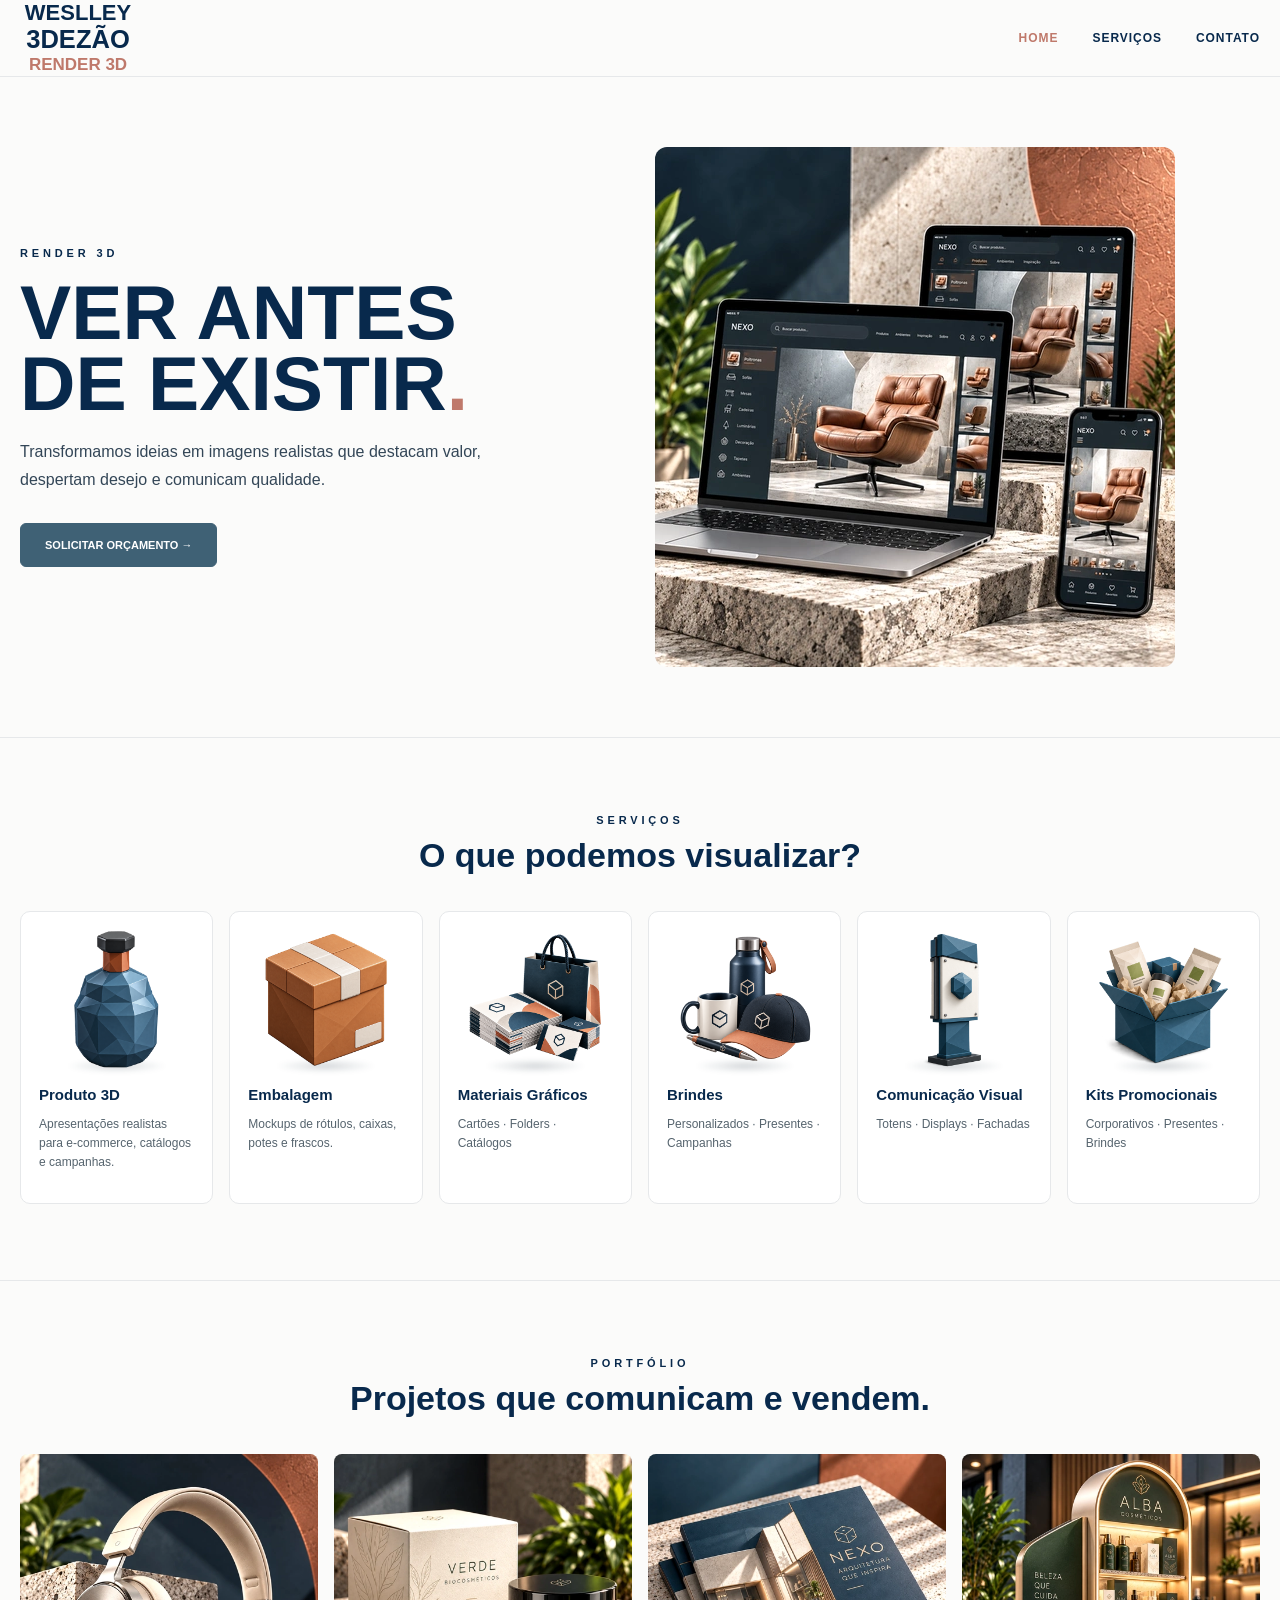
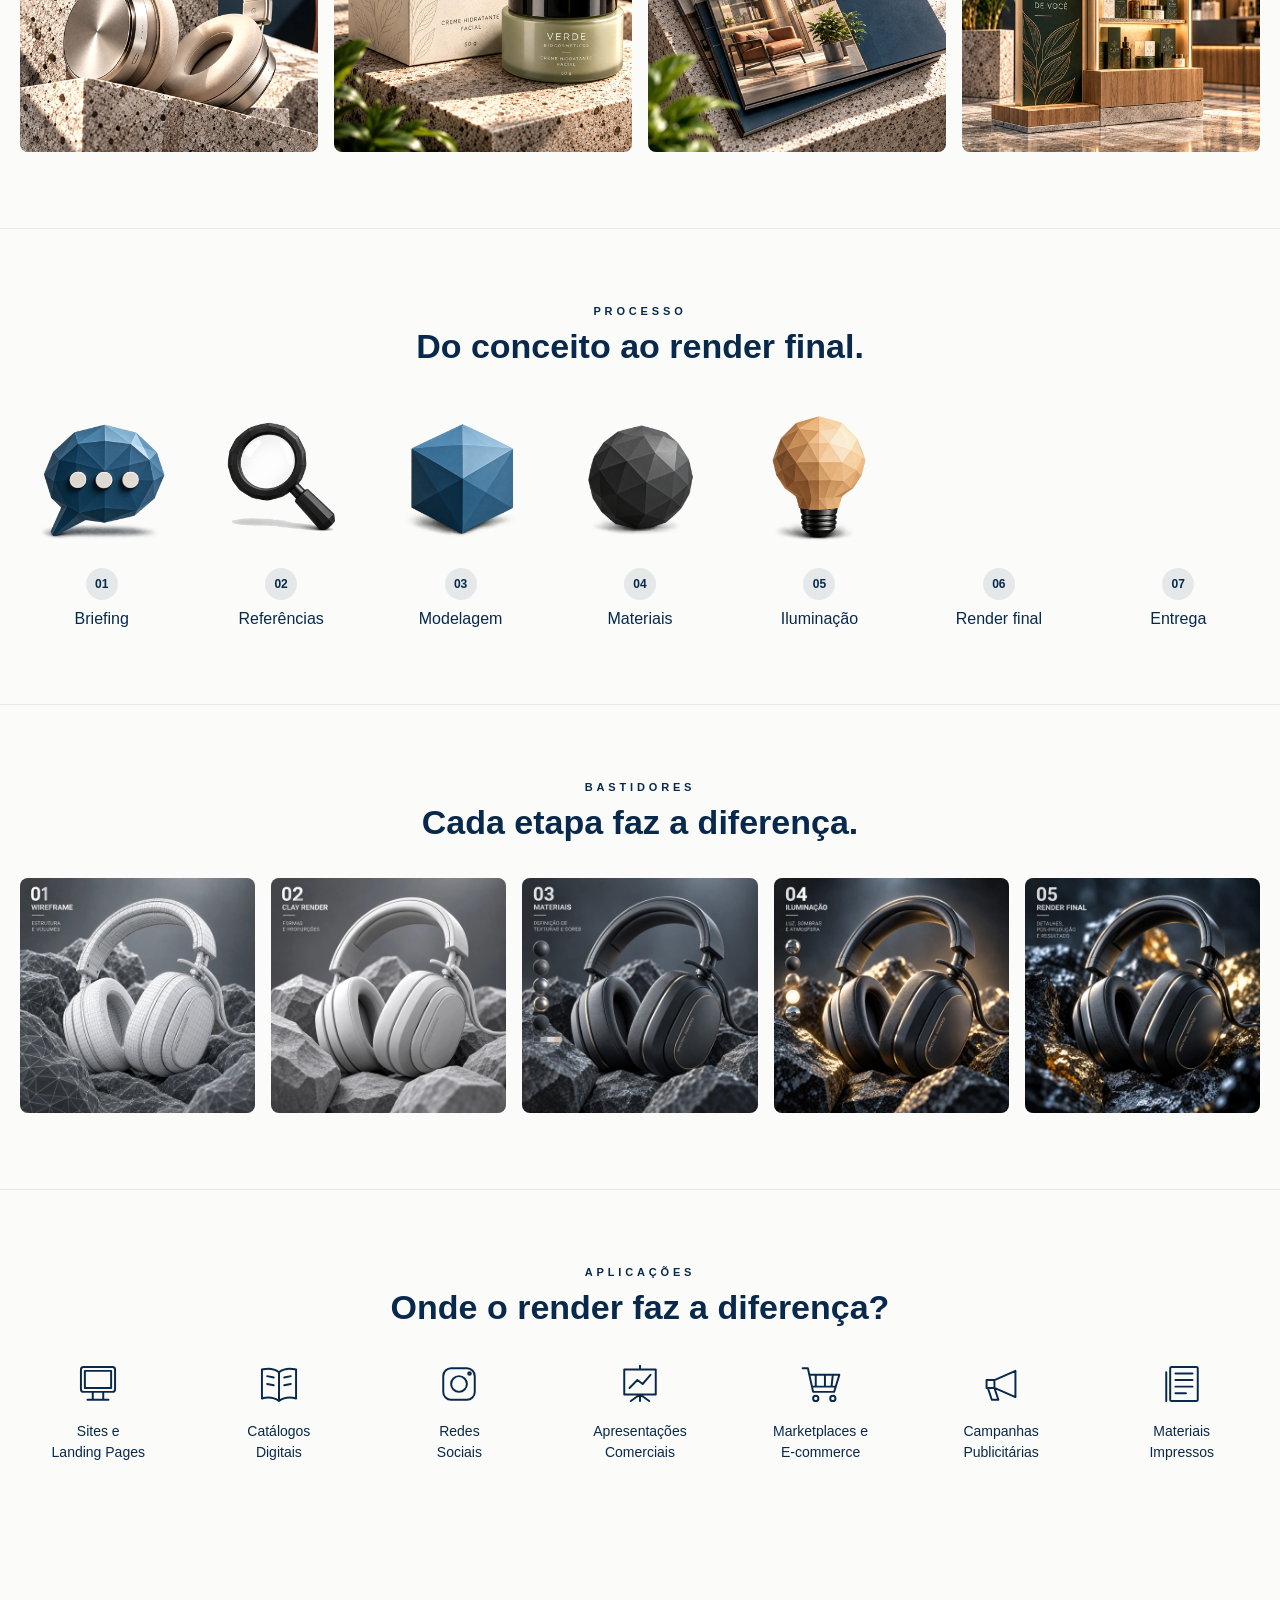
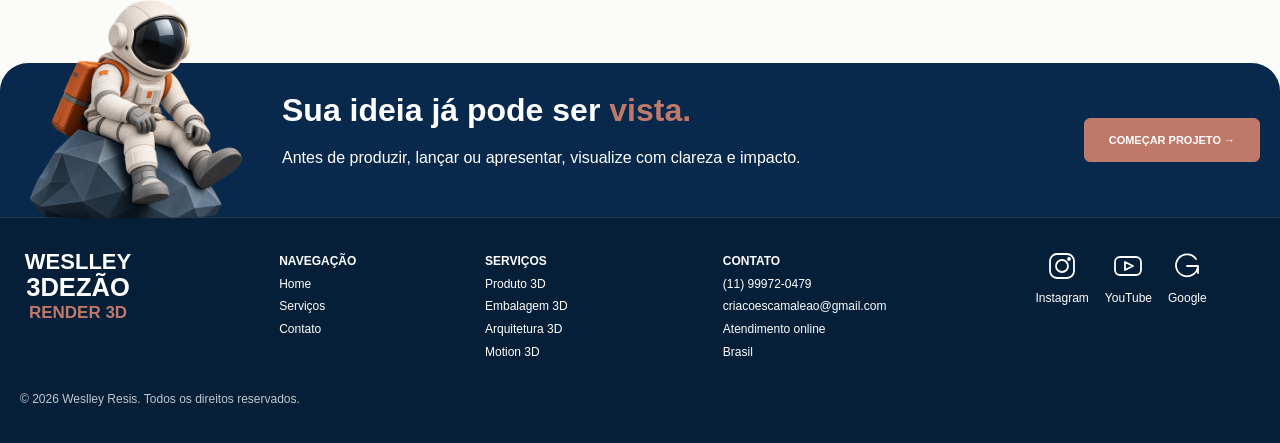
==== index.html @ 86fa0afd "Publicação inicial - Site Weslley 3Dezão Render 3D" ====
<!doctype html><html lang='pt-BR'><head><meta charset='utf-8'><meta name='viewport' content='width=device-width,initial-scale=1'><title>Weslley 3Dezão — Render 3D</title><meta name='description' content='Render 3D profissional para produtos, embalagens, comunicação visual, materiais promocionais e apresentações comerciais.'><link rel='stylesheet' href='styles.css?v=rodape-textos-20261002'></head><body>
<header class='header'><div class='container nav'><a class='brand' href='index.html'><span class='brand-name'>WESLLEY</span><span class='brand-name'>3DEZÃO</span><small>RENDER 3D</small></a><nav class='links'><a class='active' href='index.html'>HOME</a><a href='servicos.html'>SERVIÇOS</a><a href='contato.html'>CONTATO</a></nav></div></header>
<main><div class='container hero'><div><div class='eyebrow'>RENDER 3D</div><h1>VER ANTES<br>DE EXISTIR<span class='accent'>.</span></h1><p>Transformamos ideias em imagens realistas que destacam valor, despertam desejo e comunicam qualidade.</p><div class='buttons'><a class='btn primary' href='contato.html#orcamento'>SOLICITAR ORÇAMENTO →</a></div></div><div class='home-hero-image home-slideshow'><img src='assets/web/home-nexo-dispositivos-520.webp' width='1254' height='1254' fetchpriority='high' alt='Render de poltrona apresentado no site NEXO em notebook, tablet e celular' srcset="assets/web/home-nexo-dispositivos-520.webp 520w, assets/web/home-nexo-dispositivos-1040.webp 1040w" sizes="(max-width: 600px) calc(100vw - 28px), (max-width: 900px) 520px, (max-width: 1100px) 52vw, 520px"><img src='assets/web/home-acessorios-premium-520.webp' width='1254' height='1254' alt='Fones de ouvido, estojo e carregador portátil em composição de produtos' aria-hidden='true' srcset="assets/web/home-acessorios-premium-520.webp 520w, assets/web/home-acessorios-premium-1040.webp 1040w" sizes="(max-width: 600px) calc(100vw - 28px), (max-width: 900px) 520px, (max-width: 1100px) 52vw, 520px"></div></div>
<section id='categorias'><div class='container'><div class='section-head'><div class='eyebrow'>SERVIÇOS</div><h2>O que podemos visualizar?</h2></div><div class="grid cards-6"><div class="card"><button class="service-icon-trigger" type="button" aria-label="Sobre Produto 3D" data-service-tip="Visualização 3D de produtos para apresentar design, materiais e detalhes antes ou depois da fabricação."><img src="assets/web/categorias/produto-3d-512.webp" alt="" width="512" height="468" loading="lazy" decoding="async"></button><h3>Produto 3D</h3><p>Apresentações realistas para e-commerce, catálogos e campanhas.</p></div><div class="card"><button class="service-icon-trigger" type="button" aria-label="Sobre Embalagem" data-service-tip="Renders realistas de caixas, frascos, rótulos e embalagens para apresentação, aprovação e divulgação."><img src="assets/web/categorias/embalagem-3d-512.webp" alt="" width="512" height="506" loading="lazy" decoding="async"></button><h3>Embalagem</h3><p>Mockups de rótulos, caixas, potes e frascos.</p></div><div class="card"><button class="service-icon-trigger" type="button" aria-label="Sobre Materiais Gráficos" data-service-tip="Visualização 3D de cartões, folders, catálogos e impressos para apresentar acabamento, formato e aplicação."><img src="assets/web/especialidades/materiais-graficos.webp" alt="" width="512" height="512" loading="lazy" decoding="async"></button><h3>Materiais Gráficos</h3><p>Cartões · Folders · Catálogos</p></div><div class="card"><button class="service-icon-trigger" type="button" aria-label="Sobre Brindes" data-service-tip="Renders de brindes personalizados para visualizar produtos, personalizações e conjuntos promocionais antes da produção."><img src="assets/web/especialidades/brindes.webp" alt="" width="512" height="512" loading="lazy" decoding="async"></button><h3>Brindes</h3><p>Personalizados · Presentes · Campanhas</p></div><div class="card"><button class="service-icon-trigger" type="button" aria-label="Sobre Comunicação Visual" data-service-tip="Simulação 3D de fachadas, totens, displays e sinalização para visualizar sua aplicação no ambiente."><img src="assets/web/especialidades/comunicacao-visual.webp" alt="" width="512" height="512" loading="lazy" decoding="async"></button><h3>Comunicação Visual</h3><p>Totens · Displays · Fachadas</p></div><div class="card"><button class="service-icon-trigger" type="button" aria-label="Sobre Kits Promocionais" data-service-tip="Renders de kits e conjuntos de produtos para campanhas, presentes corporativos e ações promocionais."><img src="assets/web/especialidades/kits-promocionais.webp" alt="" width="512" height="512" loading="lazy" decoding="async"></button><h3>Kits Promocionais</h3><p>Corporativos · Presentes · Brindes</p></div></div></div></section>
<section id='portfolio'><div class='container'><div class='section-head'><div class='eyebrow'>PORTFÓLIO</div><h2>Projetos que comunicam e vendem.</h2></div><div class='grid cards-4 portfolio-gallery'><div class="portfolio-slideshow"><img src="assets/web/portfolio/projeto-1-1.webp" width="512" height="512" alt="Fones premium em pedras de terrazzo" class="is-active" aria-hidden="false" loading="lazy" decoding="async"><img src="assets/web/portfolio/projeto-1-2.webp" width="512" height="512" alt="Máquina Brezzo com Espresso Perfeito" class="" aria-hidden="true" loading="lazy" decoding="async"><img src="assets/web/portfolio/projeto-1-3.webp" width="512" height="512" alt="Pote de Mel Silvestre NATU MEL" class="" aria-hidden="true" loading="lazy" decoding="async"></div><div class="portfolio-slideshow"><img src="assets/web/portfolio/projeto-2-1.webp" width="512" height="512" alt="Cosméticos Verdes em Luz Natural" class="is-active" aria-hidden="false" loading="lazy" decoding="async"><img src="assets/web/portfolio/projeto-2-2.webp" width="512" height="512" alt="Sérum Alba em Cenário Natural Luxuoso" class="" aria-hidden="true" loading="lazy" decoding="async"><img src="assets/web/portfolio/projeto-2-3.webp" width="512" height="512" alt="Caixa Premium com Cosméticos e Marca Dourada" class="" aria-hidden="true" loading="lazy" decoding="async"></div><div class="portfolio-slideshow"><img src="assets/web/portfolio/projeto-3-1.webp" width="512" height="512" alt="Brochura Nexo em Arquitetura Premium" class="is-active" aria-hidden="false" loading="lazy" decoding="async"><img src="assets/web/portfolio/projeto-3-2.webp" width="512" height="512" alt="Catálogo NEXO sobre pedra ao sol" class="" aria-hidden="true" loading="lazy" decoding="async"><img src="assets/web/portfolio/projeto-3-3.webp" width="512" height="512" alt="Cartões de Visita Nexo em Azul Marinho e Cobre" class="" aria-hidden="true" loading="lazy" decoding="async"></div><div class="portfolio-slideshow"><img src="assets/web/portfolio/projeto-4-1.webp" width="512" height="512" alt="Expositor premium Alba Cosméticos" class="is-active" aria-hidden="false" loading="lazy" decoding="async"><img src="assets/web/portfolio/projeto-4-2.webp" width="512" height="512" alt="Placa Circular Nexo Studio Iluminada" class="" aria-hidden="true" loading="lazy" decoding="async"><img src="assets/web/portfolio/projeto-4-3.webp" width="512" height="512" alt="Kit Corporativo Luxo em Preto e Cobre" class="" aria-hidden="true" loading="lazy" decoding="async"></div></div></div></section>
<section id='processo'><div class='container'><div class='section-head'><div class='eyebrow'>PROCESSO</div><h2>Do conceito ao render final.</h2></div><div class='grid process'>
<div class='step'><img class='process-icon' src='assets/web/processo/briefing.webp' alt='' width='512' height='512' loading="lazy" decoding="async"><div class='circle'>01</div>Briefing</div><div class='step'><img class='process-icon' src='assets/web/processo/referencias.webp' alt='' width='512' height='512' loading="lazy" decoding="async"><div class='circle'>02</div>Referências</div><div class='step'><img class='process-icon' src='assets/web/processo/modelagem.webp' alt='' width='512' height='512' loading="lazy" decoding="async"><div class='circle'>03</div>Modelagem</div><div class='step'><img class='process-icon' src='assets/web/processo/materiais.webp' alt='' width='512' height='512' loading="lazy" decoding="async"><div class='circle'>04</div>Materiais</div><div class='step'><img class='process-icon' src='assets/web/processo/iluminacao.webp' alt='' width='512' height='512' loading="lazy" decoding="async"><div class='circle'>05</div>Iluminação</div><div class='step'><img class='process-icon' src='assets/web/processo/render-final.webp' alt='' width='512' height='512' loading="lazy" decoding="async"><div class='circle'>06</div>Render final</div><div class='step'><img class='process-icon' src='assets/web/processo/entrega.webp' alt='' width='512' height='512' loading="lazy" decoding="async"><div class='circle'>07</div>Entrega</div></div></div></section>
<section><div class='container'><div class='section-head'><div class='eyebrow'>BASTIDORES</div><h2>Cada etapa faz a diferença.</h2></div><div class='grid gallery backstage-gallery'><a class='backstage-image' href='assets/bastidores/wireframe.png' target='_blank' rel='noopener' aria-label='Ampliar Wireframe: estrutura e volumes'><img src='assets/web/bastidores/wireframe.webp' alt='Wireframe: estrutura e volumes' width='512' height='512' loading="lazy" decoding="async"></a><a class='backstage-image' href='assets/bastidores/clay.png' target='_blank' rel='noopener' aria-label='Ampliar Clay Render: formas e proporções'><img src='assets/web/bastidores/clay.webp' alt='Clay Render: formas e proporções' width='512' height='512' loading="lazy" decoding="async"></a><a class='backstage-image' href='assets/bastidores/materiais.png' target='_blank' rel='noopener' aria-label='Ampliar Materiais: texturas e cores'><img src='assets/web/bastidores/materiais.webp' alt='Materiais: texturas e cores' width='512' height='512' loading="lazy" decoding="async"></a><a class='backstage-image' href='assets/bastidores/iluminacao.png' target='_blank' rel='noopener' aria-label='Ampliar Iluminação: luz, sombras e atmosfera'><img src='assets/web/bastidores/iluminacao.webp' alt='Iluminação: luz, sombras e atmosfera' width='512' height='512' loading="lazy" decoding="async"></a><a class='backstage-image' href='assets/bastidores/render-final.png' target='_blank' rel='noopener' aria-label='Ampliar Render final: detalhes, pós-produção e resultado'><img src='assets/web/bastidores/render-final.webp' alt='Render final: detalhes, pós-produção e resultado' width='512' height='512' loading="lazy" decoding="async"></a></div></div></section>
<section><div class='container'><div class='section-head'><div class='eyebrow'>APLICAÇÕES</div><h2>Onde o render faz a diferença?</h2></div><div class='grid applications'><div class='application-item'><svg class='application-icon' viewBox='0 0 32 32' fill='none' stroke='currentColor' stroke-width='1.5' stroke-linecap='round' stroke-linejoin='round' aria-hidden='true'><rect x="3" y="3" width="26" height="19" rx="2"/><path d="M12 22v5m8-5v5M8 28h16M6 6h20v13H6z"/></svg><span>Sites e<br>Landing Pages</span></div><div class='application-item'><svg class='application-icon' viewBox='0 0 32 32' fill='none' stroke='currentColor' stroke-width='1.5' stroke-linecap='round' stroke-linejoin='round' aria-hidden='true'><path d="M16 7C12 4 7 4 3 5v22c4-1 9-1 13 2 4-3 9-3 13-2V5c-4-1-9-1-13 2v22M7 10l5 1m-5 5 5 1m8-6 5-1m-5 7 5-1"/></svg><span>Catálogos<br>Digitais</span></div><div class='application-item'><svg class='application-icon' viewBox='0 0 32 32' fill='none' stroke='currentColor' stroke-width='1.5' stroke-linecap='round' stroke-linejoin='round' aria-hidden='true'><rect x="4" y="4" width="24" height="24" rx="6"/><circle cx="16" cy="16" r="6"/><circle cx="24" cy="8" r="1"/></svg><span>Redes<br>Sociais</span></div><div class='application-item'><svg class='application-icon' viewBox='0 0 32 32' fill='none' stroke='currentColor' stroke-width='1.5' stroke-linecap='round' stroke-linejoin='round' aria-hidden='true'><path d="M4 5h24v19H4zM16 2v3m0 19v5m0-5-7 5m7-5 7 5M8 19l6-6 4 3 6-7"/></svg><span>Apresentações<br>Comerciais</span></div><div class='application-item'><svg class='application-icon' viewBox='0 0 32 32' fill='none' stroke='currentColor' stroke-width='1.5' stroke-linecap='round' stroke-linejoin='round' aria-hidden='true'><path d="M2 4h4l4 18h16l4-13H8M12 9v9m7-9v9m6-9-1 9M10 18h17"/><circle cx="12" cy="27" r="2"/><circle cx="25" cy="27" r="2"/></svg><span>Marketplaces e<br>E-commerce</span></div><div class='application-item'><svg class='application-icon' viewBox='0 0 32 32' fill='none' stroke='currentColor' stroke-width='1.5' stroke-linecap='round' stroke-linejoin='round' aria-hidden='true'><path d="M5 13h6l16-7v20l-16-7H5zM11 19l3 9H9l-3-9m5-6v6"/></svg><span>Campanhas<br>Publicitárias</span></div><div class='application-item'><svg class='application-icon' viewBox='0 0 32 32' fill='none' stroke='currentColor' stroke-width='1.5' stroke-linecap='round' stroke-linejoin='round' aria-hidden='true'><rect x="7" y="3" width="21" height="26" rx="1"/><path d="M4 7v22M11 8h13m-13 5h13m-13 5h13m-13 5h8"/></svg><span>Materiais<br>Impressos</span></div></div></div></section>
<section class='footer-callout'><div class='container'><div class='cta'><img class='footer-character' src='assets/web/personagem-rodape.webp' alt='' width='512' height='493' loading="lazy" decoding="async"><div class='footer-messages'><div class='footer-message is-active'><h2>Sua ideia já pode ser <span class='accent'>vista.</span></h2><p>Antes de produzir, lançar ou apresentar, visualize com clareza e impacto.</p></div><div class='footer-message' aria-hidden='true'><h2>Do conceito ao render <span class='accent'>final.</span></h2><p>Transformamos ideias em imagens que comunicam, apresentam e valorizam seu projeto.</p></div><div class='footer-message' aria-hidden='true'><h2>Veja antes de <span class='accent'>produzir.</span></h2><p>Antecipe decisões, explore possibilidades e apresente seu projeto com clareza.</p></div><div class='footer-message' aria-hidden='true'><h2>Ideias ganham forma <span class='accent'>aqui.</span></h2><p>Do primeiro conceito à apresentação final, transformamos projetos em experiências visuais.</p></div><div class='footer-message' aria-hidden='true'><h2>Imagine. Visualize. <span class='accent'>Apresente.</span></h2><p>Criamos imagens 3D para transformar conceitos em apresentações claras e impactantes.</p></div><div class='footer-message' aria-hidden='true'><h2>Seu projeto começa a existir antes de ser <span class='accent'>produzido.</span></h2><p>Visualize cada detalhe e apresente sua ideia antes de levá-la ao mundo real.</p></div></div><a class='btn' style='background:var(--accent);border-color:var(--accent)' href='contato.html#orcamento'>COMEÇAR PROJETO →</a></div></div></section></main>
<footer class='footer'><div class='container footer-grid'><div class='brand'><span class='brand-name'>WESLLEY</span><span class='brand-name'>3DEZÃO</span><small>RENDER 3D</small></div><div><b>NAVEGAÇÃO</b><br><a href='index.html'>Home</a><br><a href='servicos.html'>Serviços</a><br><a href='contato.html'>Contato</a></div><div><b>SERVIÇOS</b><br><a href='servicos.html#render-produtos'>Produto 3D</a><br><a href='servicos.html#render-embalagens'>Embalagem 3D</a><br>Arquitetura 3D<br>Motion 3D</div><div><b>CONTATO</b><br><a href='https://wa.me/5511999720479'>(11) 99972-0479</a><br><a href='mailto:criacoescamaleao@gmail.com'>criacoescamaleao@gmail.com</a><br>Atendimento online<br>Brasil</div><div class="footer-social" aria-label="Redes sociais"><a href="https://www.instagram.com/weslley_3dezao" target="_blank" rel="noopener noreferrer"><svg viewBox="0 0 32 32" aria-hidden="true"><rect x="4" y="4" width="24" height="24" rx="7"/><circle cx="16" cy="16" r="6"/><circle cx="23" cy="9" r="1"/></svg><span>Instagram</span></a><a href="https://www.youtube.com/user/wesagnus" target="_blank" rel="noopener noreferrer"><svg viewBox="0 0 32 32" aria-hidden="true"><rect x="3" y="7" width="26" height="18" rx="5"/><path d="m13 12 8 4-8 4z"/></svg><span>YouTube</span></a><a href="https://share.google/EpX15LR1AEANfQe2D" target="_blank" rel="noopener noreferrer"><svg viewBox="0 0 32 32" aria-hidden="true"><path d="M25 9a11 11 0 1 0 2 7H16m11 0v7"/></svg><span>Google</span></a></div></div><p class='container footer-copyright'>© 2026 Weslley Resis. Todos os direitos reservados.</p></footer><script src='common.js?v=tooltips-20260924'></script><script src='home-slideshow.js?v=20261002'></script><script src='portfolio-slideshow.js?v=tempos-20261002'></script><script src='footer-messages.js?v=20261002'></script></body></html>
---- styles.css ----
:root{--black:#000;--gray:#818079;--blue:#3f6175;--navy:#08294c;--accent:#bf796b;--bg:#fbfbfa;--line:#e6e8ea;--max:1240px}*{box-sizing:border-box}html{scroll-behavior:smooth}body{margin:0;font-family:Arial,Helvetica,sans-serif;color:var(--navy);background:var(--bg)}a{color:inherit;text-decoration:none}.container{width:min(var(--max),calc(100% - 40px));margin:auto}.header{position:sticky;top:0;z-index:20;background:rgba(251,251,250,.94);backdrop-filter:blur(10px);border-bottom:1px solid var(--line)}.nav{height:76px;display:flex;align-items:center;justify-content:space-between;gap:30px}.brand{font-weight:900;line-height:.86;font-size:22px}.brand small{display:block;color:var(--accent);font-size:10px;margin-top:7px}.links{display:flex;gap:34px;font-size:12px;font-weight:800;letter-spacing:.08em}.links a.active,.links a:hover{color:var(--accent)}.hero{min-height:610px;display:grid;grid-template-columns:.85fr 1.15fr;align-items:center;gap:40px;padding:70px 0}.eyebrow{font-size:11px;letter-spacing:.35em;font-weight:800}.hero h1{font-size:clamp(48px,6vw,82px);line-height:.92;margin:18px 0 20px;max-width:620px}.accent{color:var(--accent)}.hero p{max-width:520px;line-height:1.7;color:#334657}.visual{min-height:460px;border:1px dashed #ccd3d7;border-radius:40% 60% 50% 45%;display:grid;place-items:center;background:radial-gradient(circle,#fff 0 42%,#f3f5f5 75%);position:relative}.visual:after{content:'ASSET 3D PROVISÓRIO';font-size:13px;letter-spacing:.2em;color:var(--gray)}.buttons{display:flex;gap:14px;margin-top:30px}.btn{padding:15px 24px;border:1px solid var(--navy);border-radius:6px;font-size:11px;font-weight:800}.btn.primary{background:var(--blue);color:white;border-color:var(--blue)}section{padding:76px 0;border-top:1px solid var(--line)}.section-head{text-align:center;margin-bottom:36px}.section-head h2{font-size:34px;margin:10px 0}.grid{display:grid;gap:16px}.cards-6{grid-template-columns:repeat(6,1fr)}.cards-4{grid-template-columns:repeat(4,1fr)}.card{background:white;border:1px solid var(--line);border-radius:10px;padding:18px;min-height:190px}.placeholder{height:120px;border-radius:8px;background:linear-gradient(135deg,#e9ecec,#d8dfe1);display:grid;place-items:center;color:#74818a;font-size:11px}.card h3{font-size:15px;margin:15px 0 8px}.card p{font-size:12px;line-height:1.6;color:#56646e}.process{grid-template-columns:repeat(7,1fr)}.step{text-align:center}.circle{width:56px;height:56px;border-radius:50%;margin:0 auto 12px;background:#e4e8e9;display:grid;place-items:center;font-weight:900}.gallery{grid-template-columns:repeat(5,1fr)}.gallery .placeholder{height:180px}.applications{grid-template-columns:repeat(7,1fr);text-align:center}.icon{font-size:28px;margin-bottom:10px}.cta{background:var(--navy);color:white;border-radius:22px;padding:45px;display:flex;align-items:center;justify-content:space-between;gap:30px}.cta h2{font-size:34px;margin:0}.footer{background:#061f38;color:white;padding:42px 0}.footer-grid{display:grid;grid-template-columns:1.5fr repeat(3,1fr);gap:30px;font-size:12px;line-height:1.9}.service-band{display:grid;grid-template-columns:1fr 2fr;gap:18px;background:white;border:1px solid var(--line);border-radius:12px;padding:12px;margin-bottom:16px}.service-band:nth-child(even){grid-template-columns:2fr 1fr}.service-band:nth-child(even) .service-copy{order:2}.service-images{display:grid;grid-template-columns:repeat(3,1fr);gap:8px}.service-images .placeholder{height:190px}.service-copy{padding:20px}.service-copy ul{padding-left:18px;line-height:1.8;font-size:13px}.specialties{grid-template-columns:repeat(4,1fr)}.about{display:grid;grid-template-columns:1fr 1fr;gap:35px;align-items:center}.about .placeholder{height:360px}.stats{display:grid;grid-template-columns:repeat(4,1fr);gap:12px;margin-top:30px}.stat{font-size:13px}.stat strong{font-size:26px;display:block}.testimonials{grid-template-columns:repeat(3,1fr)}.form-wrap{display:grid;grid-template-columns:2fr 1fr;gap:30px;background:white;border:1px solid var(--line);border-radius:14px;padding:28px}.form-grid{display:grid;grid-template-columns:1fr 1fr;gap:12px}input,select,textarea{width:100%;padding:14px;border:1px solid #d8dde0;border-radius:7px;background:white}textarea{grid-column:1/-1;min-height:130px}.faq{grid-template-columns:1fr 1fr}.faq details{background:white;border:1px solid var(--line);padding:16px;border-radius:8px}.reference-note{background:#fff6f2;border-left:4px solid var(--accent);padding:14px 18px;margin:20px 0;font-size:13px}@media(max-width:900px){.links{gap:16px}.hero{grid-template-columns:1fr}.visual{min-height:330px}.cards-6,.cards-4,.specialties{grid-template-columns:repeat(2,1fr)}.process,.applications{grid-template-columns:repeat(4,1fr)}.gallery{grid-template-columns:repeat(2,1fr)}.service-band,.service-band:nth-child(even),.about,.form-wrap{grid-template-columns:1fr}.service-band:nth-child(even) .service-copy{order:0}.footer-grid{grid-template-columns:1fr 1fr}}@media(max-width:600px){.container{width:min(100% - 28px,var(--max))}.nav{height:auto;padding:18px 0;align-items:flex-start}.links{gap:10px;font-size:10px}.hero{padding:45px 0;min-height:auto}.hero h1{font-size:46px}.buttons{flex-direction:column}.cards-6,.cards-4,.specialties,.process,.applications,.gallery,.testimonials,.stats,.faq,.footer-grid{grid-template-columns:1fr}.service-images{grid-template-columns:1fr}.cta{align-items:flex-start;flex-direction:column}.form-grid{grid-template-columns:1fr}textarea{grid-column:auto}}

.cards-6 .category-icon{display:block;width:100%;height:140px;object-fit:contain;object-position:center;margin:0 auto}.cards-6 .card{min-width:0}

.header .brand,.footer .brand{line-height:1.08}.header .brand small,.footer .brand small{line-height:1.2}

.process .step{min-width:0}.process-icon{display:block;width:100%;max-width:150px;height:150px;object-fit:contain;margin:0 auto 16px}.process .circle{width:32px;height:32px;font-size:12px;margin-bottom:10px}
/* Shared footer: character rests on the boundary above the footer base. */
.footer-callout{margin-top:48px;padding:0;border-top:0;border-radius:28px 28px 0 0;background:var(--navy);color:white}
.footer-callout .cta{position:relative;display:grid;grid-template-columns:230px minmax(0,1fr) auto;gap:32px;align-items:center;min-height:230px;padding:30px 0;border-radius:0;background:transparent}
.footer-character{display:block;align-self:end;width:230px;height:auto;max-width:100%;margin-top:-60px;margin-bottom:-30px}
.footer-callout .cta h2{font-size:clamp(25px,2.5vw,34px)}
.footer-callout .cta p{line-height:1.6}
.footer-callout .cta>.btn{white-space:nowrap;text-align:center}
.footer{border-top:1px solid rgba(255,255,255,.12)}
@media(max-width:900px){.footer-callout .cta{grid-template-columns:180px minmax(0,1fr);gap:20px;padding:28px 0}.footer-character{width:180px;grid-row:1 / 3;margin-bottom:-28px}.footer-callout .cta>.btn{grid-column:2;justify-self:start}}
@media(max-width:600px){.footer-callout .cta{grid-template-columns:110px minmax(0,1fr);gap:16px;min-height:240px}.footer-character{width:110px;margin-top:0}.footer-callout .cta h2{font-size:24px}.footer-callout .cta p{font-size:13px}.footer-callout .cta>.btn{white-space:normal;padding:14px 16px}}
/* The banner starts at the character's neck; the head overlaps above it. */
.footer-callout{background:transparent;border-radius:0;position:relative}
.footer-callout::before{content:'';position:absolute;inset:76px 0 0;background:var(--navy);border-radius:28px 28px 0 0}
@media(max-width:900px){.footer-callout{background:transparent}.footer-callout::before{top:58px}}
@media(max-width:600px){.footer-callout{background:var(--navy);border-radius:28px 28px 0 0}.footer-callout::before{display:none}}
.footer-callout .cta>div,.footer-callout .cta>.btn{transform:translateY(38px)}
@media(max-width:900px){.footer-callout .cta>div,.footer-callout .cta>.btn{transform:translateY(24px)}}
@media(max-width:600px){.footer-callout .cta>div,.footer-callout .cta>.btn{transform:none}}

/* Seat the visible rock edge across the footer seam. */
.footer-character{transform:translateY(4px)}
.applications{gap:24px;align-items:start}.application-item{display:flex;flex-direction:column;align-items:center;text-align:center;gap:16px;min-width:0}.application-icon{display:block;width:42px;height:42px;flex:none}.application-item span{font-size:14px;line-height:1.5}
@media(max-width:600px){.applications{grid-template-columns:repeat(2,minmax(0,1fr));gap:30px 16px}.application-item:last-child{grid-column:1/-1}.application-icon{width:38px;height:38px}}
.render-benefits{padding:36px 0 0;border-top:0}.benefits-panel{display:grid;grid-template-columns:1.05fr repeat(3,1fr);gap:0;background:linear-gradient(120deg,#f0f1f2,#f8f8f7);border-radius:14px;padding:36px 28px;align-items:stretch}.benefits-panel>h2{font-size:30px;line-height:1.2;margin:0;padding:12px 24px 12px 6px;align-self:center}.benefit{display:flex;align-items:flex-start;gap:16px;border-left:1px solid #d7dde1;padding:0 24px}.benefit-icon{width:42px;height:42px;flex:none}.benefit h3{font-size:14px;margin:13px 0 22px;line-height:1.3}.benefit ul{list-style:none;margin:0;padding:0}.benefit li{font-size:12px;line-height:1.6;margin:0 0 9px;padding-left:18px;position:relative;color:#334657}.benefit li:before{content:'✓';position:absolute;left:0;color:var(--accent);font-weight:bold}
@media(max-width:1100px){.benefits-panel{padding:28px 18px}.benefit{padding:0 16px;gap:10px}.benefit-icon{width:34px;height:34px}.benefits-panel>h2{font-size:26px}.benefit h3{margin-top:8px}}
@media(max-width:900px){.benefits-panel{grid-template-columns:repeat(2,minmax(0,1fr));gap:28px 0}.benefit:nth-child(3){border-left:0}.benefits-panel>h2{padding-left:16px}}
@media(max-width:600px){.benefits-panel{grid-template-columns:1fr;padding:24px;gap:20px}.benefits-panel>h2{padding:0}.benefit,.benefit:nth-child(3){border-left:0;border-top:1px solid #d7dde1;padding:20px 0 0}.benefit{gap:18px}.benefit h3{margin-bottom:14px}}
/* Soft contact shadows beneath the category illustrations. */
#categorias .category-visual{position:relative;height:140px;isolation:isolate}
#categorias .category-visual::before{content:'';position:absolute;z-index:-1;left:50%;bottom:-2px;transform:translateX(-50%);width:64%;max-width:108px;height:13px;border-radius:50%;background:radial-gradient(ellipse,rgba(8,29,44,.19) 0%,rgba(8,29,44,.09) 38%,rgba(8,29,44,0) 72%);filter:blur(2px);pointer-events:none}
#categorias .category-icon{position:relative;object-position:center bottom}

.specialties .specialty-image{display:block;width:100%;height:160px;object-fit:contain;margin:0 auto 18px}.specialties .card{min-width:0}

.backstage-gallery .backstage-image{display:block;min-width:0;border-radius:8px;overflow:hidden}.backstage-gallery img{display:block;width:100%;height:auto;aspect-ratio:1;object-fit:contain}.backstage-image:focus-visible{outline:3px solid var(--accent);outline-offset:4px}
/* Centered typographic brand, consistent across the three pages. */
.header .brand,.footer .brand{width:116px;text-align:center;line-height:1.12;justify-self:start;flex-shrink:0}
.header .brand small,.footer .brand small{font-size:10px;letter-spacing:.32em;text-indent:.32em;line-height:1.3;margin-top:6px;white-space:nowrap}
.service-showcase{display:grid;grid-template-columns:260px minmax(0,1fr);gap:28px;padding:28px;background:#fff;border:1px solid var(--line);border-radius:14px;margin-bottom:24px;scroll-margin-top:100px}
.showcase-sidebar h2{font-size:24px;line-height:1.2;margin:12px 0 14px}.showcase-icon{display:block;width:116px;height:116px;object-fit:contain;margin:0 auto 16px}
.service-options{display:grid;gap:3px}.service-options button{font:inherit;font-size:13px;text-align:left;color:#56646e;border:0;border-left:3px solid transparent;background:transparent;padding:9px 10px;border-radius:0 5px 5px 0;cursor:pointer;min-height:38px}
.service-options button:hover{background:#f3f5f6;color:var(--navy)}.service-options button[aria-pressed=true]{font-size:15px;font-weight:700;color:var(--navy);border-left-color:var(--accent);background:#f4f0ee}
.showcase-body{min-width:0;align-self:center}.selected-title{font-size:24px;margin:0 0 8px}.selected-description{color:#56646e;font-size:14px;line-height:1.6;margin:0 0 22px}
.sample-grid{display:grid;grid-template-columns:repeat(3,minmax(0,1fr));gap:14px}.sample-grid figure{margin:0;min-width:0}.sample-button{padding:0;border:0;background:none;width:100%;display:block;cursor:zoom-in;border-radius:8px;overflow:hidden}
.sample-frame{display:grid;place-items:center;position:relative;width:100%;aspect-ratio:1;background:#f1f1ef;overflow:hidden}.sample-crop{display:block;position:relative;overflow:hidden}.sample-crop img{position:absolute;display:block;max-width:none;height:auto}.standalone-sample{display:block;width:100%;height:100%;object-fit:contain}
.sample-grid figcaption{padding:13px 2px;font-size:12px;line-height:1.5}.sample-grid figcaption strong{display:block;color:var(--navy);font-size:13px;margin-bottom:4px}.sample-grid figcaption span{display:block;color:#56646e}
.service-options button:focus-visible,.sample-button:focus-visible,.dialog-close:focus-visible{outline:3px solid var(--accent);outline-offset:3px}
.sample-dialog{width:min(560px,calc(100vw - 28px));max-height:calc(100dvh - 28px);padding:24px;border:0;border-radius:14px;color:var(--navy);overflow:auto;box-shadow:0 24px 80px #0005}.sample-dialog::backdrop{background:rgba(3,15,26,.78);backdrop-filter:blur(4px)}.dialog-image{width:512px;max-width:100%;margin:auto}.dialog-close{position:sticky;top:0;float:right;z-index:2;width:34px;height:34px;margin:-12px -12px -22px 0;padding:0;border:1px solid #d7dde1;border-radius:50%;background:white;color:var(--navy);font-size:26px;cursor:pointer}.sample-dialog h2{font-size:19px;margin:18px 0 6px}.dialog-description{margin:0;font-size:14px;color:#56646e}.sample-open{overflow:hidden}
@media(max-width:1000px){.service-showcase{grid-template-columns:220px minmax(0,1fr);gap:20px;padding:20px}.sample-grid{gap:10px}}
@media(max-width:760px){.service-showcase{grid-template-columns:1fr}.showcase-sidebar{display:grid;grid-template-columns:1fr 90px;gap:0 12px}.showcase-sidebar .eyebrow,.showcase-sidebar h2{grid-column:1}.showcase-icon{grid-column:2;grid-row:1/3;width:90px;height:90px;margin:0}.service-options{grid-column:1/-1;grid-template-columns:repeat(2,minmax(0,1fr));margin-top:12px}.sample-grid{grid-template-columns:repeat(3,minmax(0,1fr))}.selected-title{font-size:21px}}
@media(max-width:480px){.sample-grid{grid-template-columns:1fr}.service-options button{font-size:12px}.service-options button[aria-pressed=true]{font-size:13px}.sample-dialog{padding:16px}}
/* Shared rows align the category controls with the photographs. */
.service-icon-trigger{display:block;position:relative;isolation:isolate;width:100%;height:140px;padding:0;border:0;background:transparent;cursor:pointer;margin:0 auto 16px}
.specialties .service-icon-trigger{height:160px}
.service-icon-trigger img{display:block;width:100%;height:100%;object-fit:contain;object-position:center bottom}
.service-icon-trigger::before{content:'';position:absolute;z-index:-1;left:50%;bottom:-3px;transform:translateX(-50%);width:64%;max-width:116px;height:14px;border-radius:50%;background:radial-gradient(ellipse,rgba(8,29,44,.18),rgba(8,29,44,.07) 40%,transparent 72%);filter:blur(2px)}
.service-icon-trigger:focus-visible{outline:2px solid var(--accent);outline-offset:5px;border-radius:5px}
.service-tooltip{position:fixed;z-index:100;width:280px;max-width:calc(100vw - 24px);padding:14px 16px;border-radius:10px;background:var(--navy);color:#fff;font-size:13px;line-height:1.55;box-shadow:0 8px 25px #08294c26}
.service-tooltip[hidden]{display:none}
.service-tooltip::after{content:'';position:absolute;left:var(--tip-arrow);width:10px;height:10px;background:var(--navy);transform:translateX(-50%) rotate(45deg)}
.service-tooltip[data-side=above]::after{bottom:-5px}.service-tooltip[data-side=below]::after{top:-5px}
.sample-pending{display:block;aspect-ratio:1;background:linear-gradient(135deg,#f5f6f6,#edf0f1)}
.samples-pending-note{grid-column:1/-1;text-align:center;color:#56646e;font-size:13px;margin:0;padding:8px}
.selected-description:empty{display:none}
@media(max-width:480px){.sample-pending:not(:first-child){display:none}}
.service-showcase{grid-template-columns:220px minmax(0,1fr);gap:20px 28px;align-items:start}
.service-showcase>.showcase-icon{grid-column:1;grid-row:1;width:104px;height:104px;margin:0 auto;align-self:center;object-fit:contain}
.showcase-heading{grid-column:2;grid-row:1;align-self:center;min-width:0}
.showcase-heading h2{font-size:24px;line-height:1.2;margin:0 0 8px}
.showcase-heading .selected-title{font-size:19px;line-height:1.3;margin:0 0 5px}
.showcase-heading .selected-description{margin:0;font-size:13px;line-height:1.5}
.service-showcase>.service-options{grid-column:1;grid-row:2;margin:0;gap:2px}
.service-options button{min-height:30px;padding:6px 10px;line-height:1.3}
.service-options button[aria-pressed=true]{font-size:14px}
.service-showcase>.sample-grid{grid-column:2;grid-row:2}
.sample-button{border:0;border-radius:0;box-shadow:none}
.sample-frame{background:transparent}
.sample-grid figcaption{text-align:center;padding:12px 4px}
@media(max-width:1000px){.service-showcase{grid-template-columns:190px minmax(0,1fr);gap:18px}.service-options button{font-size:12px}.service-options button[aria-pressed=true]{font-size:13px}}
@media(max-width:760px){.service-showcase{grid-template-columns:80px minmax(0,1fr);gap:18px 14px}.service-showcase>.showcase-icon{width:80px;height:80px}.showcase-heading h2{font-size:21px}.showcase-heading .selected-title{font-size:17px}.service-showcase>.service-options{grid-column:1/-1;grid-row:2;grid-template-columns:repeat(2,minmax(0,1fr))}.service-showcase>.sample-grid{grid-column:1/-1;grid-row:3}.service-options button{min-height:38px}}

/* Compact service sample selectors. */
.service-showcase>.service-options{gap:1px}.service-showcase .service-options button{min-height:26px;padding:4px 10px;line-height:1.2}@media(max-width:760px){.service-showcase .service-options button{min-height:34px;padding:6px 10px}}
/* Official services hero: a fluid 1054:628 desktop composition. */
.services-hero{aspect-ratio:1054/535;display:grid;grid-template-columns:1fr 1fr;align-items:center;gap:2%;padding:0;position:relative}
.services-hero-copy{position:relative;z-index:2;min-width:0}
.services-hero-copy{transform:scale(1.15);transform-origin:left center}
.services-hero-art{transform:scale(1.15);transform-origin:right center}
.services-hero-copy h1{font-size:clamp(32px,3.65vw,50px);font-weight:700;line-height:1.02;letter-spacing:-.04em;margin:26px 0;}
.services-hero-copy h1 span{color:#bf796b;white-space:nowrap}
.services-hero-copy p{font-size:19px;line-height:1.5;color:#08294c;margin:0;}
.services-hero-copy .buttons{margin-top:32px}
.services-hero-copy .btn{display:inline-block;white-space:nowrap}
.services-hero-art{position:relative;isolation:isolate;width:100%;aspect-ratio:612/628;min-width:0}
.hero-original-bottles{position:relative;display:block;width:100%;height:auto;object-fit:contain;z-index:2;animation:official-product-entry .9s cubic-bezier(.2,.75,.2,1) both}
.hero-organic{position:absolute;z-index:0;pointer-events:none}
.organic-blue{left:0;top:20%;width:78%;height:53%;background:#3f6175;opacity:.14;border-radius:48% 52% 41% 59% / 46% 38% 62% 54%;animation:official-wiggle-blue 13s ease-in-out infinite}
.organic-clay{right:0;top:14%;width:56%;height:58%;background:#bf796b;opacity:.13;border-radius:52% 48% 57% 43% / 41% 59% 41% 59%;animation:official-wiggle-clay 17s ease-in-out infinite}
@keyframes official-wiggle-blue{0%,100%{transform:translate(0,0) rotate(-4deg)}50%{transform:translate(14px,-12px) rotate(-1.5deg) scale(1.008)}}
@keyframes official-wiggle-clay{0%,100%{transform:translate(0,0) rotate(5deg)}50%{transform:translate(-12px,14px) rotate(2.5deg) scale(.995)}}
@keyframes official-product-entry{from{opacity:0;transform:translateY(6px)}to{opacity:1;transform:translateY(0)}}
#processo{scroll-margin-top:96px}
@media(max-width:900px){.services-hero{gap:2%;padding:12px 0}.services-hero-copy h1{font-size:clamp(25px,3.7vw,34px)}.services-hero-copy p{font-size:16px}.services-hero-copy .eyebrow{font-size:10px;letter-spacing:.25em}}
@media(max-width:600px){.services-hero{aspect-ratio:auto;grid-template-columns:1fr;gap:12px;padding:42px 0 20px}.services-hero-copy h1{font-size:clamp(29px,7.9vw,44px);margin:24px 0}.services-hero-copy p{font-size:17px}.services-hero-copy .buttons{align-items:flex-start;margin-top:26px}.services-hero-art{max-width:460px;margin:0 auto}.services-hero-copy h1 span{white-space:normal}}
@media(prefers-reduced-motion:reduce){.hero-original-bottles,.hero-organic{animation:none}}
@media(max-width:600px){.services-hero{padding:30px 0 8px;gap:0}.services-hero-copy,.services-hero-art{transform:none}}
.official-carousel{display:grid;grid-template-columns:minmax(0,1fr);position:relative}
.official-slide{grid-area:1/1;width:100%;opacity:0;visibility:hidden;pointer-events:none;transition:opacity .7s ease,visibility .7s}
.official-slide.is-active{opacity:1;visibility:visible;pointer-events:auto}
.official-slide .hero-original-bottles{animation:none}
.official-slide.is-active .hero-original-bottles{animation:official-product-entry .9s cubic-bezier(.2,.75,.2,1) both}
.official-slide .hero-organic{animation-play-state:paused}
.official-slide.is-active .hero-organic{animation-play-state:running}
.mugs-slide .organic-blue{left:2%;top:16%;width:57%;height:62%;border-radius:49% 51% 42% 58% / 56% 45% 55% 44%;animation:mug-blue-wiggle 14s ease-in-out infinite}
.mugs-slide .organic-clay{right:0;top:19%;width:59%;height:59%;border-radius:58% 42% 47% 53% / 43% 56% 44% 57%;animation:mug-clay-wiggle 19s ease-in-out infinite}
@keyframes mug-blue-wiggle{0%,100%{transform:translate(0,0) rotate(-.7deg)}50%{transform:translate(14px,-12px) rotate(1.8deg)}}
@keyframes mug-clay-wiggle{0%,100%{transform:translate(0,0) rotate(.8deg)}50%{transform:translate(-12px,14px) rotate(-1.7deg)}}
.official-controls{position:absolute;bottom:14px;left:0;display:flex;align-items:center;gap:10px;z-index:3}
.official-controls button{width:9px;height:9px;border:1px solid #818079;border-radius:50%;background:transparent;padding:0;cursor:pointer}
.official-controls button[aria-pressed=true]{background:#08294c;border-color:#08294c}
.official-controls .official-pause{width:auto;height:auto;border:0;border-radius:3px;padding:5px 8px;color:#818079;font:11px Arial}
.official-controls button:focus-visible{outline:2px solid #08294c;outline-offset:4px}
@media(max-width:600px){.official-slide{padding-bottom:35px}}
@media(prefers-reduced-motion:reduce){.official-slide{transition:none}.official-slide.is-active .hero-original-bottles,.mugs-slide .hero-organic{animation:none}}

/* Banner 03: composição original no mesmo gabarito oficial. */
.scene-slide .organic-blue{left:1%;top:29%;width:68%;height:46%;border-radius:48% 52% 43% 57% / 53% 44% 56% 47%;animation:mug-blue-wiggle 16s ease-in-out infinite}
.scene-slide .organic-clay{right:0;top:24%;width:61%;height:49%;border-radius:57% 43% 54% 46% / 44% 57% 43% 56%;animation:mug-clay-wiggle 21s ease-in-out infinite}
@media(prefers-reduced-motion:reduce){.scene-slide .hero-organic{animation:none}}
.scene-slide .hero-original-bottles{width:86%;margin:7% auto}

.sample-button .standalone-sample.sample-fill{object-fit:cover;object-position:center}

.home-hero-image{min-width:0;display:flex;justify-content:center;align-items:center}.home-hero-image img{display:block;width:100%;max-width:520px;height:auto;object-fit:contain;border-radius:12px}

/* Marca tipográfica compartilhada pelo cabeçalho e rodapé. */
.brand{display:inline-flex;flex-direction:column;align-items:stretch;width:max-content;line-height:1;font-family:Arial,Helvetica,sans-serif;font-size:22px;font-weight:900;letter-spacing:0}
.brand .brand-name{display:block;text-align:center}
.brand .brand-name:nth-child(2){font-size:1.16em;line-height:1.05}
.brand small{font-size:17px;line-height:1.1;letter-spacing:0;margin-top:3px;text-align:center;color:var(--accent);font-weight:900}
.home-slideshow{display:grid;grid-template-columns:minmax(0,1fr);width:100%;max-width:520px;margin-inline:auto;isolation:isolate}
.home-slideshow img{grid-area:1/1;opacity:0;transition:opacity .8s ease;pointer-events:none}
.home-slideshow img:first-child,.home-slideshow img.is-active{opacity:1}
.home-slideshow.is-ready img:not(.is-active){opacity:0}
@media(prefers-reduced-motion:reduce){.home-slideshow img{transition:none}}
.header .brand small,.footer .brand small{font-size:17px;line-height:1.1;letter-spacing:0;text-indent:0;margin-top:3px}

.portfolio-slideshow{display:grid;grid-template-columns:minmax(0,1fr);aspect-ratio:1;overflow:hidden;border-radius:8px;background:#eef0ef;min-width:0}
.portfolio-slideshow img{grid-area:1/1;display:block;width:100%;height:100%;min-height:0;object-fit:contain;opacity:0;transition:opacity .8s ease}
.portfolio-slideshow img.is-active{opacity:1}
@media(prefers-reduced-motion:reduce){.portfolio-slideshow img{transition:none}}

.studio-photo{display:block;width:100%;height:auto;object-fit:contain;border-radius:12px;align-self:center}
.footer-social{display:flex;gap:22px;margin-top:18px}.footer-social a{display:flex;flex-direction:column;align-items:center;gap:5px}.footer-social svg{width:32px;height:32px;fill:none;stroke:currentColor;stroke-width:1.8;stroke-linecap:round;stroke-linejoin:round}.footer-social a:hover{color:var(--accent)}.footer-social a:focus-visible{outline:2px solid var(--accent);outline-offset:5px}

.footer-grid>div{min-width:0}.footer-grid a[href^="mailto:"],.form-wrap a[href^="mailto:"]{overflow-wrap:anywhere}

/* Rodapé compacto: cinco colunas alinhadas pelo topo. */
.footer{padding:32px 0}
.footer-grid{grid-template-columns:1.1fr .85fr 1fr 1.35fr 1.05fr;gap:24px;align-items:start}
.footer-grid>.footer-social{margin-top:0;gap:16px;justify-content:flex-start;align-items:flex-start}
@media(max-width:900px){.footer-grid{grid-template-columns:repeat(3,minmax(0,1fr));gap:26px}.footer-grid>.footer-social{align-self:start}}
@media(max-width:600px){.footer-grid{grid-template-columns:repeat(2,minmax(0,1fr));gap:24px 18px}.footer-grid>.brand{grid-column:1/-1}.footer-grid>.footer-social{grid-column:1/-1}}

/* Correções técnicas sem alteração da composição aprovada. */
.visually-hidden{position:absolute;width:1px;height:1px;padding:0;margin:-1px;overflow:hidden;clip-path:inset(50%);white-space:nowrap;border:0}
@media(max-width:320px){.nav{gap:8px}.links{min-width:0;flex-wrap:wrap;justify-content:flex-end;gap:8px}.contact-page .hero{grid-template-columns:minmax(0,1fr)}.contact-page .hero>div{min-width:0}.contact-page .hero h1{font-size:36px;overflow-wrap:anywhere}}
.official-controls button[data-banner]{position:relative}
.official-controls button[data-banner]::after{content:'';position:absolute;left:-6px;right:-6px;top:-18.5px;bottom:-18.5px}
@media(prefers-reduced-motion:reduce){html{scroll-behavior:auto}*,*::before,*::after{animation:none!important;transition:none!important;scroll-behavior:auto!important}}

/* Estados funcionais, sem ocupar espaço quando inativos. */
#depoimentos[hidden],.service-showcase[hidden],.catalog-status[hidden],.form-status[hidden],.form-honeypot{display:none}
.form-status{grid-column:1/-1;margin:0;color:var(--navy);font-size:13px;line-height:1.6}
#quote-form[data-state=error] .form-status{color:#8b3528}
#quote-form button:disabled{cursor:wait}
.catalog-status{padding:18px;border:1px solid var(--line);border-radius:10px;background:white;font-size:14px;line-height:1.6}
.catalog-status a{text-decoration:underline}

/* Mensagens sobrepostas reservam a altura do maior texto em cada largura. */
.footer-messages{display:grid;grid-template-columns:minmax(0,1fr);min-width:0}
.footer-message{grid-area:1/1;align-self:center;opacity:0;visibility:hidden;transition:opacity .55s ease,visibility .55s;pointer-events:none}
.footer-message.is-active{opacity:1;visibility:visible;pointer-events:auto}
.footer-copyright{margin-top:24px;margin-bottom:0;font-size:12px;line-height:1.9;color:inherit;opacity:.75}
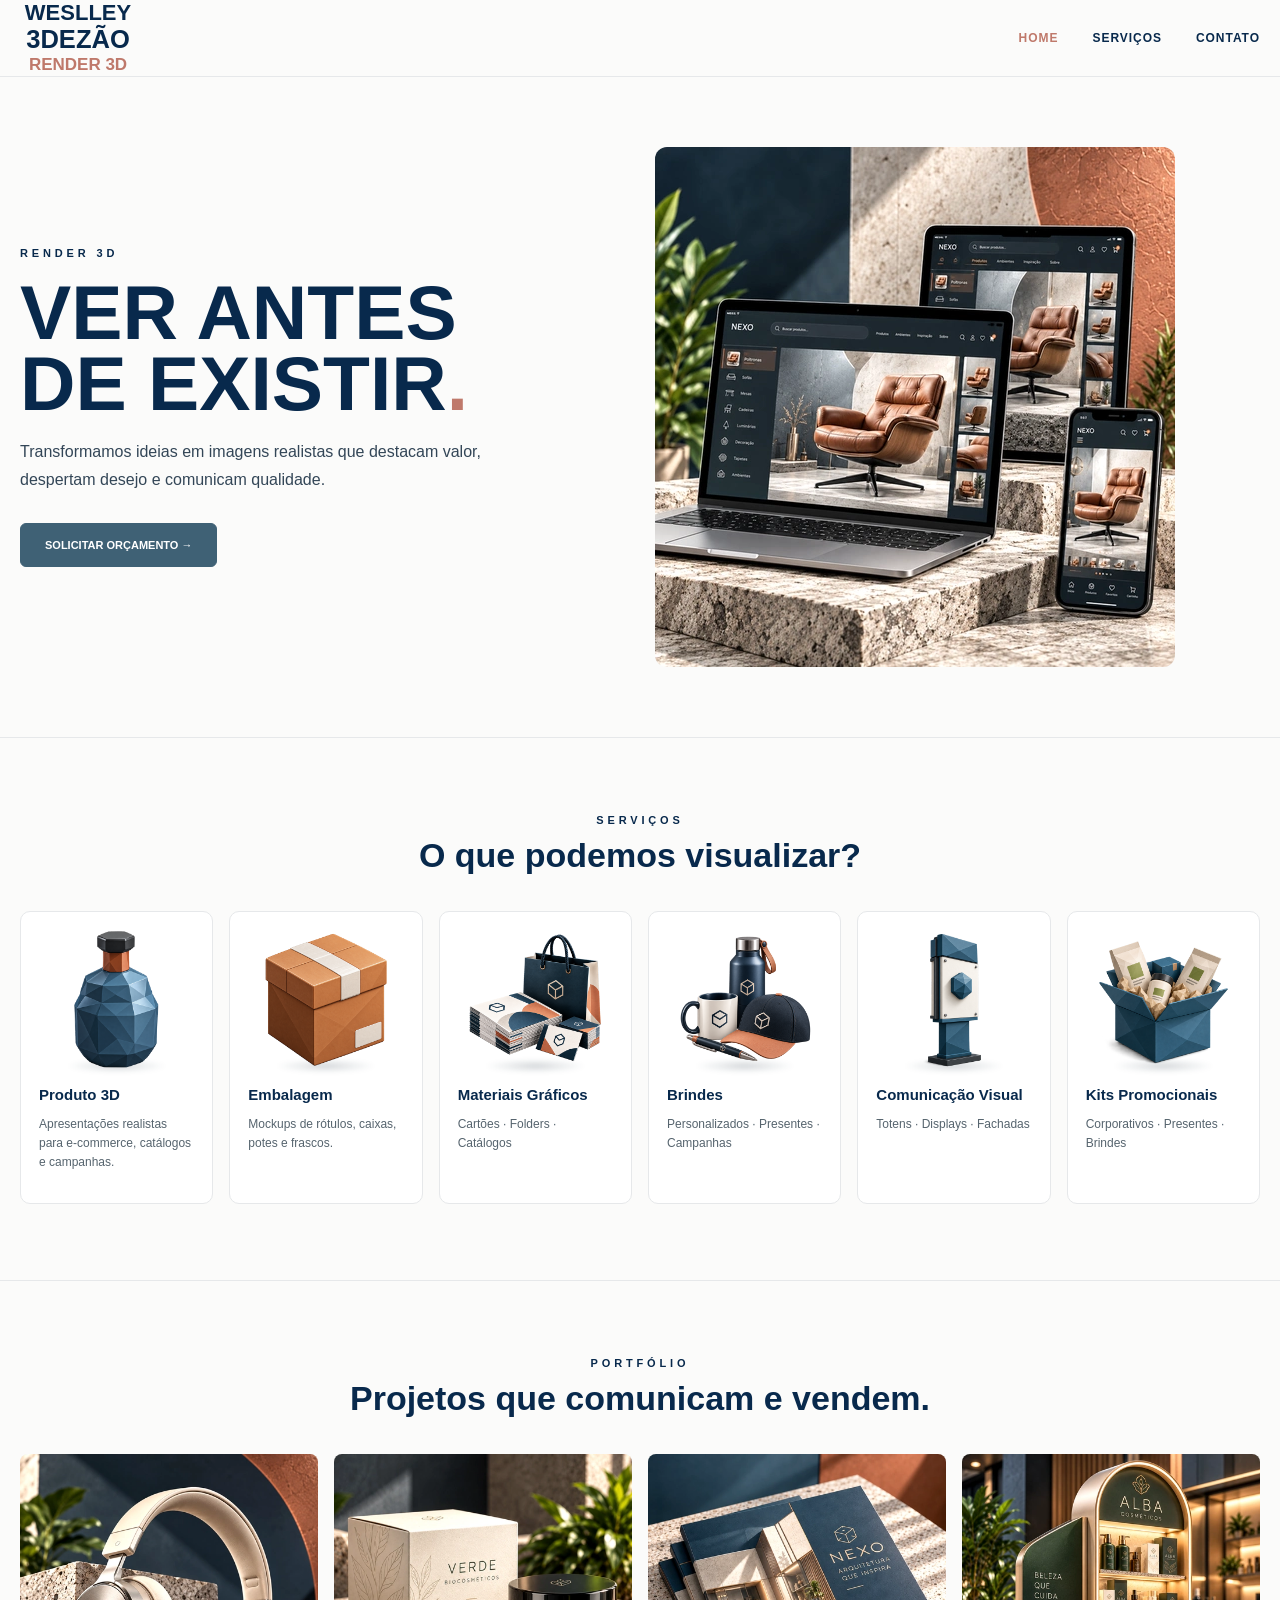
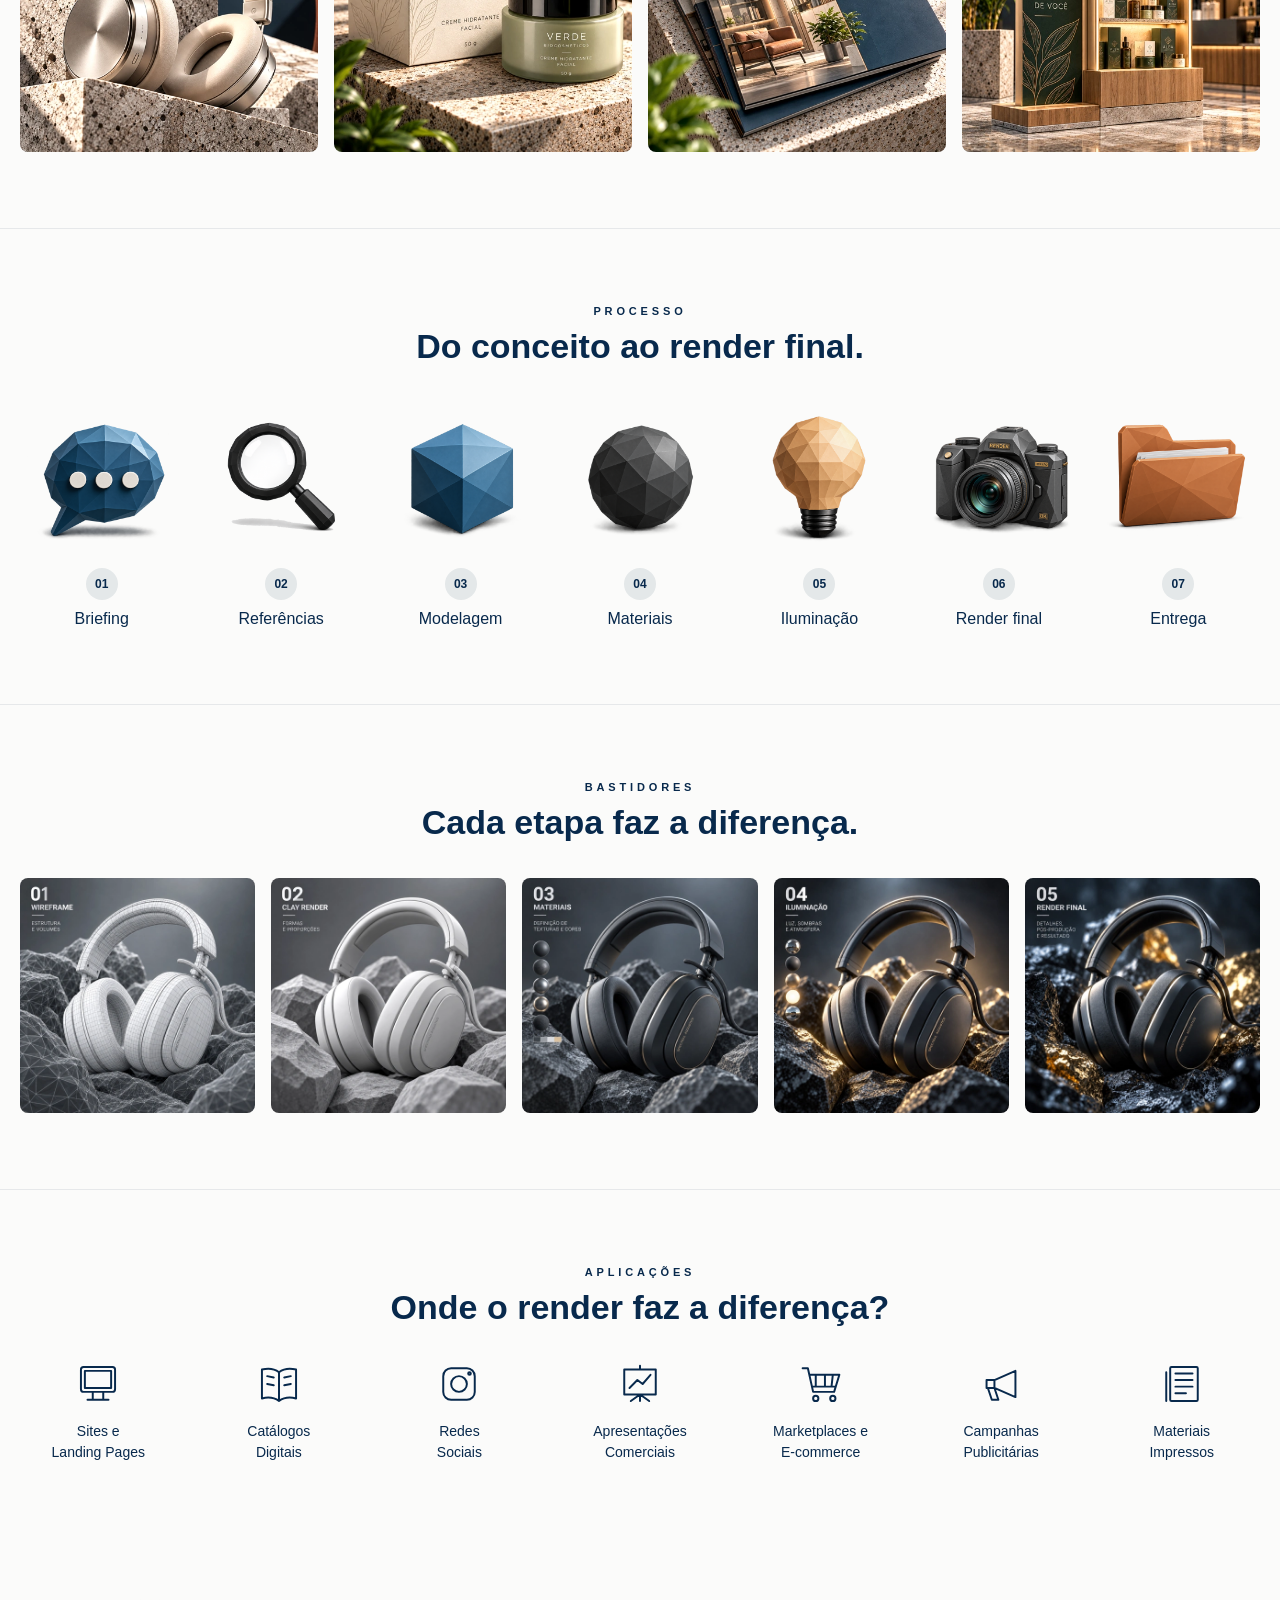
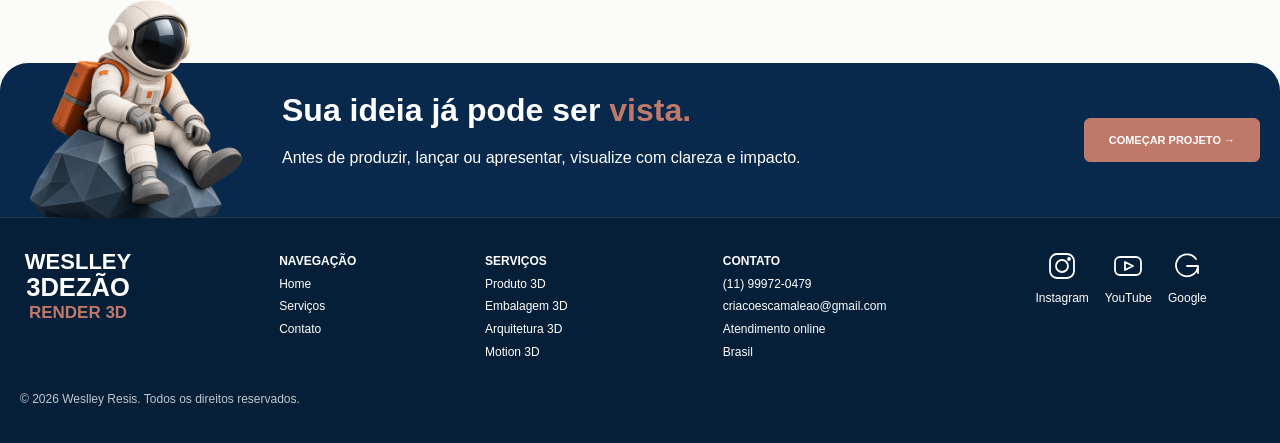
==== commit 44fbc12b: "Configuração final de SEO e publicação" ====
--- a/index.html
+++ b/index.html
@@ -1,4 +1,22 @@
-<!doctype html><html lang='pt-BR'><head><meta charset='utf-8'><meta name='viewport' content='width=device-width,initial-scale=1'><title>Weslley 3Dezão — Render 3D</title><meta name='description' content='Render 3D profissional para produtos, embalagens, comunicação visual, materiais promocionais e apresentações comerciais.'><link rel='stylesheet' href='styles.css?v=rodape-textos-20261002'></head><body>
+<!doctype html><html lang='pt-BR'><head><meta charset='utf-8'><meta name='viewport' content='width=device-width,initial-scale=1'><title>Weslley 3Dezão — Render 3D</title><meta name='description' content='Render 3D profissional para produtos, embalagens, comunicação visual, materiais promocionais e apresentações comerciais.'><link rel='stylesheet' href='styles.css?v=rodape-textos-20261002'>
+<link rel="canonical" href="https://weslleyre.github.io/weslley-3dezao-render-3d/">
+<meta property="og:title" content="Weslley 3Dezão — Render 3D">
+<meta property="og:description" content="Render 3D profissional para produtos, embalagens, comunicação visual, materiais promocionais e apresentações comerciais.">
+<meta property="og:url" content="https://weslleyre.github.io/weslley-3dezao-render-3d/">
+<meta property="og:type" content="website">
+<meta property="og:site_name" content="Weslley 3Dezão — Render 3D">
+<meta property="og:locale" content="pt_BR">
+<meta property="og:image" content="https://weslleyre.github.io/weslley-3dezao-render-3d/assets/web/home-nexo-dispositivos-1040.webp">
+<meta property="og:image:type" content="image/webp">
+<meta property="og:image:width" content="1040">
+<meta property="og:image:height" content="1040">
+<meta property="og:image:alt" content="Render de poltrona apresentado em notebook, tablet e celular">
+<meta name="twitter:card" content="summary_large_image">
+<meta name="twitter:title" content="Weslley 3Dezão — Render 3D">
+<meta name="twitter:description" content="Render 3D profissional para produtos, embalagens, comunicação visual, materiais promocionais e apresentações comerciais.">
+<meta name="twitter:image" content="https://weslleyre.github.io/weslley-3dezao-render-3d/assets/web/home-nexo-dispositivos-1040.webp">
+<meta name="twitter:image:alt" content="Render de poltrona apresentado em notebook, tablet e celular">
+</head><body>
 <header class='header'><div class='container nav'><a class='brand' href='index.html'><span class='brand-name'>WESLLEY</span><span class='brand-name'>3DEZÃO</span><small>RENDER 3D</small></a><nav class='links'><a class='active' href='index.html'>HOME</a><a href='servicos.html'>SERVIÇOS</a><a href='contato.html'>CONTATO</a></nav></div></header>
 <main><div class='container hero'><div><div class='eyebrow'>RENDER 3D</div><h1>VER ANTES<br>DE EXISTIR<span class='accent'>.</span></h1><p>Transformamos ideias em imagens realistas que destacam valor, despertam desejo e comunicam qualidade.</p><div class='buttons'><a class='btn primary' href='contato.html#orcamento'>SOLICITAR ORÇAMENTO →</a></div></div><div class='home-hero-image home-slideshow'><img src='assets/web/home-nexo-dispositivos-520.webp' width='1254' height='1254' fetchpriority='high' alt='Render de poltrona apresentado no site NEXO em notebook, tablet e celular' srcset="assets/web/home-nexo-dispositivos-520.webp 520w, assets/web/home-nexo-dispositivos-1040.webp 1040w" sizes="(max-width: 600px) calc(100vw - 28px), (max-width: 900px) 520px, (max-width: 1100px) 52vw, 520px"><img src='assets/web/home-acessorios-premium-520.webp' width='1254' height='1254' alt='Fones de ouvido, estojo e carregador portátil em composição de produtos' aria-hidden='true' srcset="assets/web/home-acessorios-premium-520.webp 520w, assets/web/home-acessorios-premium-1040.webp 1040w" sizes="(max-width: 600px) calc(100vw - 28px), (max-width: 900px) 520px, (max-width: 1100px) 52vw, 520px"></div></div>
 <section id='categorias'><div class='container'><div class='section-head'><div class='eyebrow'>SERVIÇOS</div><h2>O que podemos visualizar?</h2></div><div class="grid cards-6"><div class="card"><button class="service-icon-trigger" type="button" aria-label="Sobre Produto 3D" data-service-tip="Visualização 3D de produtos para apresentar design, materiais e detalhes antes ou depois da fabricação."><img src="assets/web/categorias/produto-3d-512.webp" alt="" width="512" height="468" loading="lazy" decoding="async"></button><h3>Produto 3D</h3><p>Apresentações realistas para e-commerce, catálogos e campanhas.</p></div><div class="card"><button class="service-icon-trigger" type="button" aria-label="Sobre Embalagem" data-service-tip="Renders realistas de caixas, frascos, rótulos e embalagens para apresentação, aprovação e divulgação."><img src="assets/web/categorias/embalagem-3d-512.webp" alt="" width="512" height="506" loading="lazy" decoding="async"></button><h3>Embalagem</h3><p>Mockups de rótulos, caixas, potes e frascos.</p></div><div class="card"><button class="service-icon-trigger" type="button" aria-label="Sobre Materiais Gráficos" data-service-tip="Visualização 3D de cartões, folders, catálogos e impressos para apresentar acabamento, formato e aplicação."><img src="assets/web/especialidades/materiais-graficos.webp" alt="" width="512" height="512" loading="lazy" decoding="async"></button><h3>Materiais Gráficos</h3><p>Cartões · Folders · Catálogos</p></div><div class="card"><button class="service-icon-trigger" type="button" aria-label="Sobre Brindes" data-service-tip="Renders de brindes personalizados para visualizar produtos, personalizações e conjuntos promocionais antes da produção."><img src="assets/web/especialidades/brindes.webp" alt="" width="512" height="512" loading="lazy" decoding="async"></button><h3>Brindes</h3><p>Personalizados · Presentes · Campanhas</p></div><div class="card"><button class="service-icon-trigger" type="button" aria-label="Sobre Comunicação Visual" data-service-tip="Simulação 3D de fachadas, totens, displays e sinalização para visualizar sua aplicação no ambiente."><img src="assets/web/especialidades/comunicacao-visual.webp" alt="" width="512" height="512" loading="lazy" decoding="async"></button><h3>Comunicação Visual</h3><p>Totens · Displays · Fachadas</p></div><div class="card"><button class="service-icon-trigger" type="button" aria-label="Sobre Kits Promocionais" data-service-tip="Renders de kits e conjuntos de produtos para campanhas, presentes corporativos e ações promocionais."><img src="assets/web/especialidades/kits-promocionais.webp" alt="" width="512" height="512" loading="lazy" decoding="async"></button><h3>Kits Promocionais</h3><p>Corporativos · Presentes · Brindes</p></div></div></div></section>
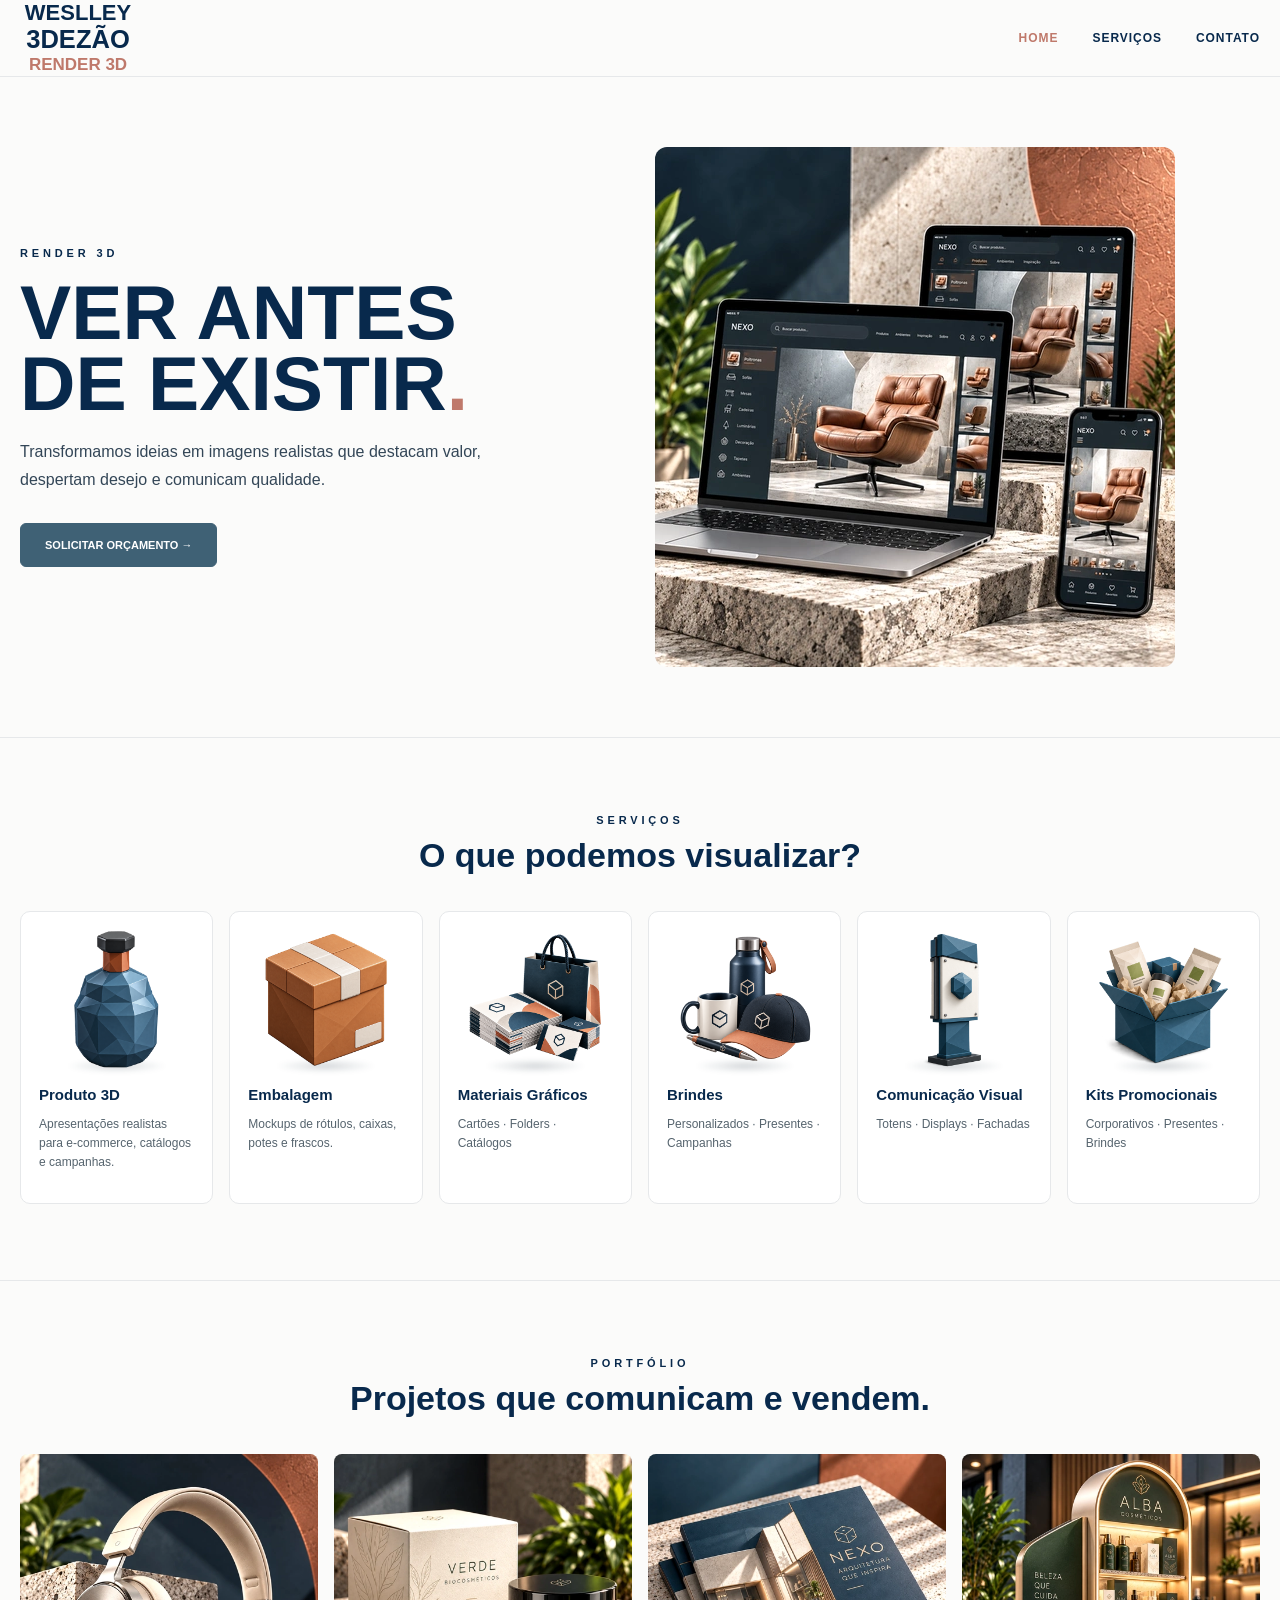
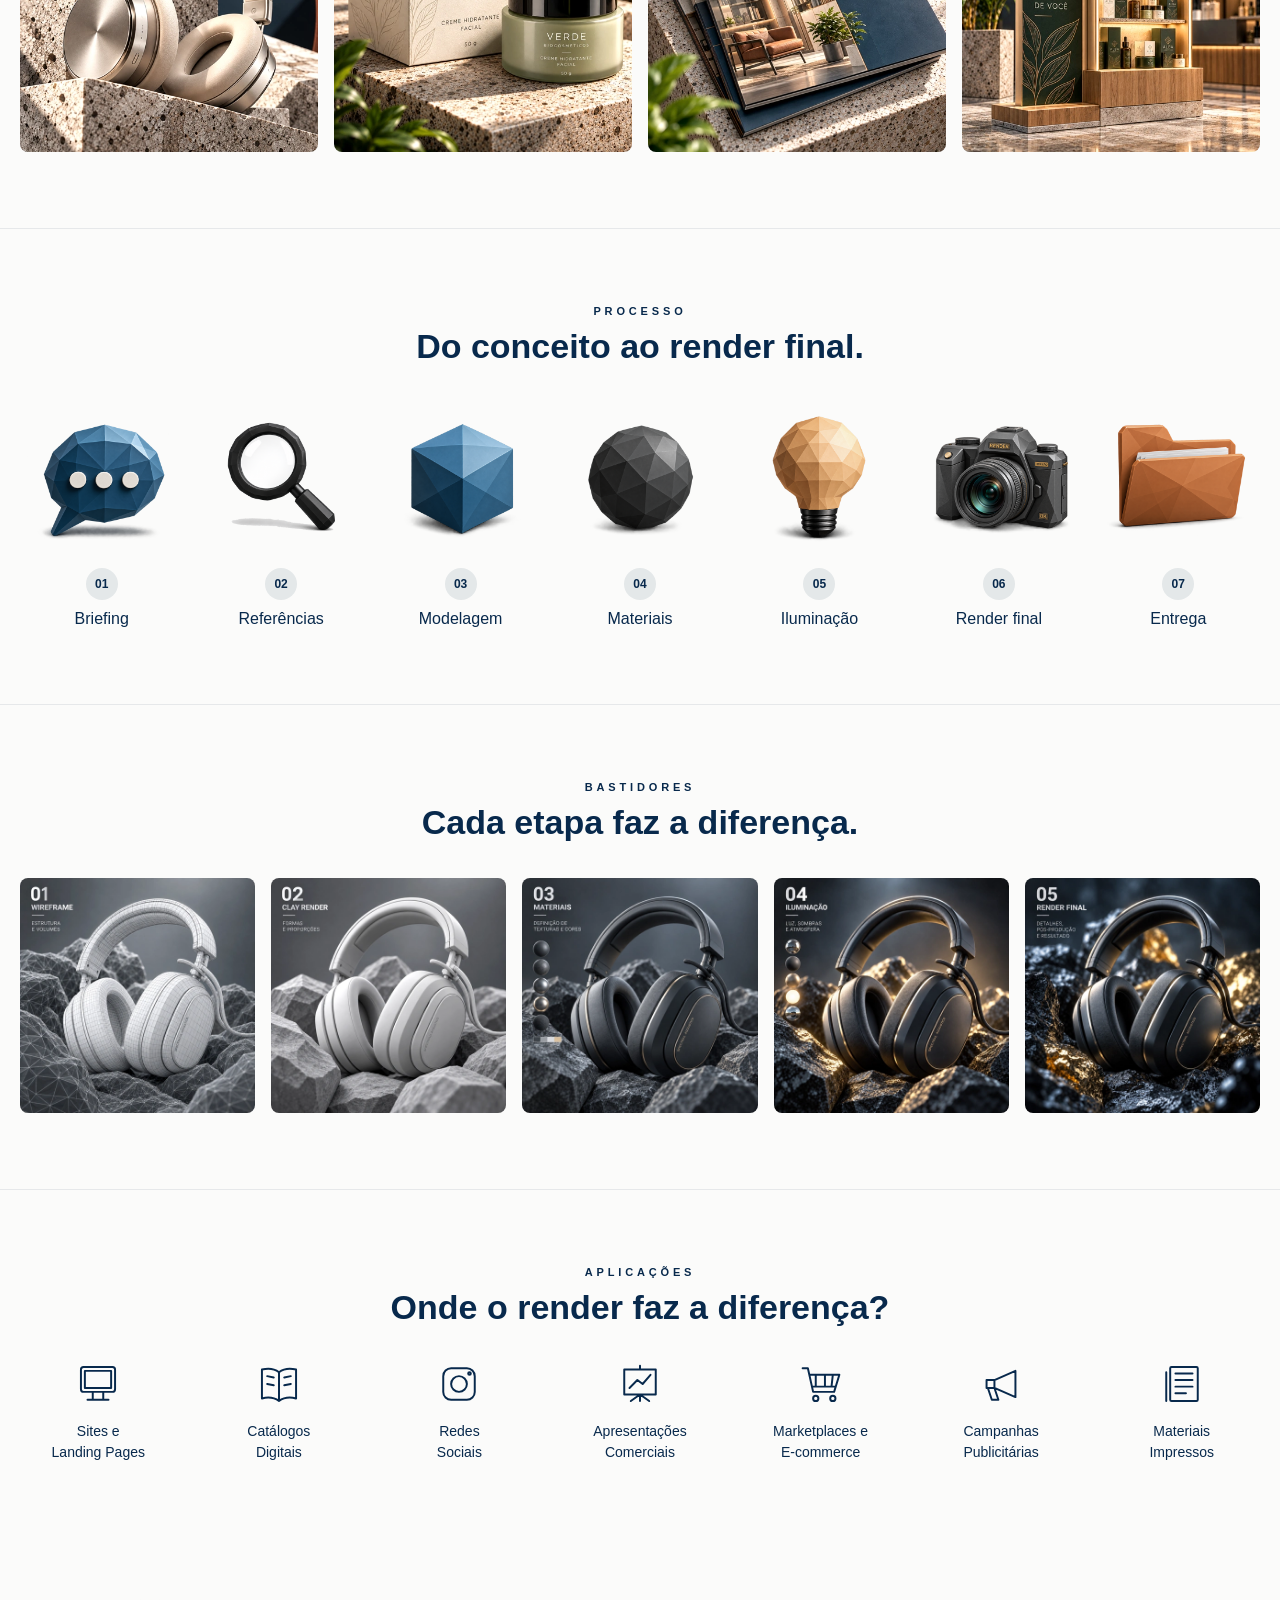
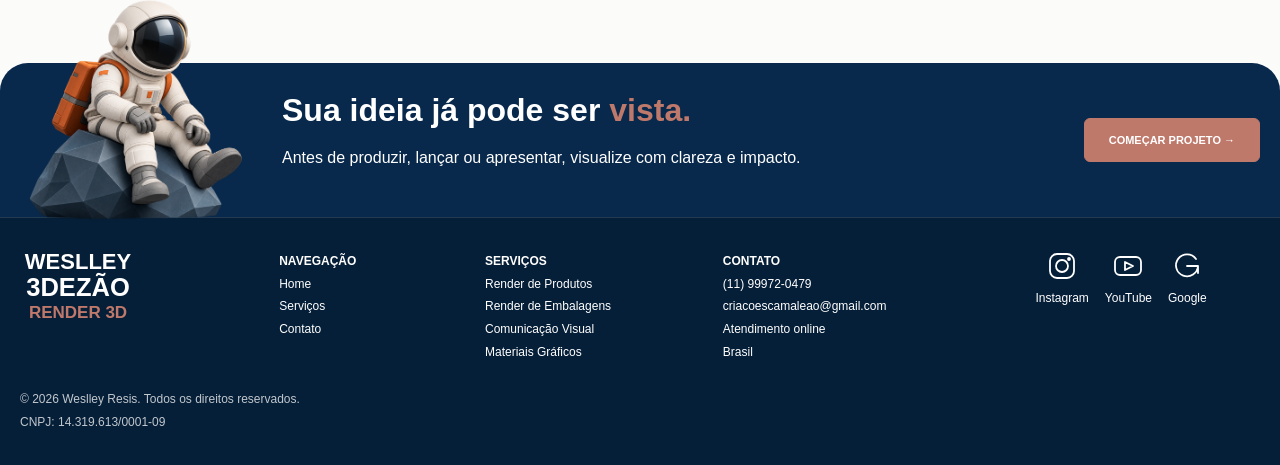
==== commit 59bc7ae9: "Prepara Formspree, tooltips de processo e rodapé para revisão" ====
--- a/index.html
+++ b/index.html
@@ -1,4 +1,4 @@
-<!doctype html><html lang='pt-BR'><head><meta charset='utf-8'><meta name='viewport' content='width=device-width,initial-scale=1'><title>Weslley 3Dezão — Render 3D</title><meta name='description' content='Render 3D profissional para produtos, embalagens, comunicação visual, materiais promocionais e apresentações comerciais.'><link rel='stylesheet' href='styles.css?v=rodape-textos-20261002'>
+<!doctype html><html lang='pt-BR'><head><meta charset='utf-8'><meta name='viewport' content='width=device-width,initial-scale=1'><title>Weslley 3Dezão — Render 3D</title><meta name='description' content='Render 3D profissional para produtos, embalagens, comunicação visual, materiais promocionais e apresentações comerciais.'><link rel='stylesheet' href='styles.css?v=revisao-20261023'>
 <link rel="canonical" href="https://weslleyre.github.io/weslley-3dezao-render-3d/">
 <meta property="og:title" content="Weslley 3Dezão — Render 3D">
 <meta property="og:description" content="Render 3D profissional para produtos, embalagens, comunicação visual, materiais promocionais e apresentações comerciais.">
@@ -22,8 +22,8 @@
 <section id='categorias'><div class='container'><div class='section-head'><div class='eyebrow'>SERVIÇOS</div><h2>O que podemos visualizar?</h2></div><div class="grid cards-6"><div class="card"><button class="service-icon-trigger" type="button" aria-label="Sobre Produto 3D" data-service-tip="Visualização 3D de produtos para apresentar design, materiais e detalhes antes ou depois da fabricação."><img src="assets/web/categorias/produto-3d-512.webp" alt="" width="512" height="468" loading="lazy" decoding="async"></button><h3>Produto 3D</h3><p>Apresentações realistas para e-commerce, catálogos e campanhas.</p></div><div class="card"><button class="service-icon-trigger" type="button" aria-label="Sobre Embalagem" data-service-tip="Renders realistas de caixas, frascos, rótulos e embalagens para apresentação, aprovação e divulgação."><img src="assets/web/categorias/embalagem-3d-512.webp" alt="" width="512" height="506" loading="lazy" decoding="async"></button><h3>Embalagem</h3><p>Mockups de rótulos, caixas, potes e frascos.</p></div><div class="card"><button class="service-icon-trigger" type="button" aria-label="Sobre Materiais Gráficos" data-service-tip="Visualização 3D de cartões, folders, catálogos e impressos para apresentar acabamento, formato e aplicação."><img src="assets/web/especialidades/materiais-graficos.webp" alt="" width="512" height="512" loading="lazy" decoding="async"></button><h3>Materiais Gráficos</h3><p>Cartões · Folders · Catálogos</p></div><div class="card"><button class="service-icon-trigger" type="button" aria-label="Sobre Brindes" data-service-tip="Renders de brindes personalizados para visualizar produtos, personalizações e conjuntos promocionais antes da produção."><img src="assets/web/especialidades/brindes.webp" alt="" width="512" height="512" loading="lazy" decoding="async"></button><h3>Brindes</h3><p>Personalizados · Presentes · Campanhas</p></div><div class="card"><button class="service-icon-trigger" type="button" aria-label="Sobre Comunicação Visual" data-service-tip="Simulação 3D de fachadas, totens, displays e sinalização para visualizar sua aplicação no ambiente."><img src="assets/web/especialidades/comunicacao-visual.webp" alt="" width="512" height="512" loading="lazy" decoding="async"></button><h3>Comunicação Visual</h3><p>Totens · Displays · Fachadas</p></div><div class="card"><button class="service-icon-trigger" type="button" aria-label="Sobre Kits Promocionais" data-service-tip="Renders de kits e conjuntos de produtos para campanhas, presentes corporativos e ações promocionais."><img src="assets/web/especialidades/kits-promocionais.webp" alt="" width="512" height="512" loading="lazy" decoding="async"></button><h3>Kits Promocionais</h3><p>Corporativos · Presentes · Brindes</p></div></div></div></section>
 <section id='portfolio'><div class='container'><div class='section-head'><div class='eyebrow'>PORTFÓLIO</div><h2>Projetos que comunicam e vendem.</h2></div><div class='grid cards-4 portfolio-gallery'><div class="portfolio-slideshow"><img src="assets/web/portfolio/projeto-1-1.webp" width="512" height="512" alt="Fones premium em pedras de terrazzo" class="is-active" aria-hidden="false" loading="lazy" decoding="async"><img src="assets/web/portfolio/projeto-1-2.webp" width="512" height="512" alt="Máquina Brezzo com Espresso Perfeito" class="" aria-hidden="true" loading="lazy" decoding="async"><img src="assets/web/portfolio/projeto-1-3.webp" width="512" height="512" alt="Pote de Mel Silvestre NATU MEL" class="" aria-hidden="true" loading="lazy" decoding="async"></div><div class="portfolio-slideshow"><img src="assets/web/portfolio/projeto-2-1.webp" width="512" height="512" alt="Cosméticos Verdes em Luz Natural" class="is-active" aria-hidden="false" loading="lazy" decoding="async"><img src="assets/web/portfolio/projeto-2-2.webp" width="512" height="512" alt="Sérum Alba em Cenário Natural Luxuoso" class="" aria-hidden="true" loading="lazy" decoding="async"><img src="assets/web/portfolio/projeto-2-3.webp" width="512" height="512" alt="Caixa Premium com Cosméticos e Marca Dourada" class="" aria-hidden="true" loading="lazy" decoding="async"></div><div class="portfolio-slideshow"><img src="assets/web/portfolio/projeto-3-1.webp" width="512" height="512" alt="Brochura Nexo em Arquitetura Premium" class="is-active" aria-hidden="false" loading="lazy" decoding="async"><img src="assets/web/portfolio/projeto-3-2.webp" width="512" height="512" alt="Catálogo NEXO sobre pedra ao sol" class="" aria-hidden="true" loading="lazy" decoding="async"><img src="assets/web/portfolio/projeto-3-3.webp" width="512" height="512" alt="Cartões de Visita Nexo em Azul Marinho e Cobre" class="" aria-hidden="true" loading="lazy" decoding="async"></div><div class="portfolio-slideshow"><img src="assets/web/portfolio/projeto-4-1.webp" width="512" height="512" alt="Expositor premium Alba Cosméticos" class="is-active" aria-hidden="false" loading="lazy" decoding="async"><img src="assets/web/portfolio/projeto-4-2.webp" width="512" height="512" alt="Placa Circular Nexo Studio Iluminada" class="" aria-hidden="true" loading="lazy" decoding="async"><img src="assets/web/portfolio/projeto-4-3.webp" width="512" height="512" alt="Kit Corporativo Luxo em Preto e Cobre" class="" aria-hidden="true" loading="lazy" decoding="async"></div></div></div></section>
 <section id='processo'><div class='container'><div class='section-head'><div class='eyebrow'>PROCESSO</div><h2>Do conceito ao render final.</h2></div><div class='grid process'>
-<div class='step'><img class='process-icon' src='assets/web/processo/briefing.webp' alt='' width='512' height='512' loading="lazy" decoding="async"><div class='circle'>01</div>Briefing</div><div class='step'><img class='process-icon' src='assets/web/processo/referencias.webp' alt='' width='512' height='512' loading="lazy" decoding="async"><div class='circle'>02</div>Referências</div><div class='step'><img class='process-icon' src='assets/web/processo/modelagem.webp' alt='' width='512' height='512' loading="lazy" decoding="async"><div class='circle'>03</div>Modelagem</div><div class='step'><img class='process-icon' src='assets/web/processo/materiais.webp' alt='' width='512' height='512' loading="lazy" decoding="async"><div class='circle'>04</div>Materiais</div><div class='step'><img class='process-icon' src='assets/web/processo/iluminacao.webp' alt='' width='512' height='512' loading="lazy" decoding="async"><div class='circle'>05</div>Iluminação</div><div class='step'><img class='process-icon' src='assets/web/processo/render-final.webp' alt='' width='512' height='512' loading="lazy" decoding="async"><div class='circle'>06</div>Render final</div><div class='step'><img class='process-icon' src='assets/web/processo/entrega.webp' alt='' width='512' height='512' loading="lazy" decoding="async"><div class='circle'>07</div>Entrega</div></div></div></section>
+<div class='step'><button class="process-tip-trigger" type="button" aria-label="Sobre Briefing" data-service-tip="Tudo começa com a compreensão do seu projeto. Reunimos informações sobre o produto, seus objetivos, público-alvo, identidade visual e expectativas. Essa etapa estabelece as diretrizes criativas e técnicas que orientarão toda a produção 3D."><img class='process-icon' src='assets/web/processo/briefing.webp' alt='' width='512' height='512' loading="lazy" decoding="async"></button><div class='circle'>01</div>Briefing</div><div class='step'><button class="process-tip-trigger" type="button" aria-label="Sobre Referências" data-service-tip="Pesquisamos e organizamos referências visuais, fotografias, medidas, materiais, cores e estilos relacionados ao projeto. Esse conjunto orienta as decisões estéticas e ajuda a definir uma representação coerente com o produto e sua proposta de comunicação."><img class='process-icon' src='assets/web/processo/referencias.webp' alt='' width='512' height='512' loading="lazy" decoding="async"></button><div class='circle'>02</div>Referências</div><div class='step'><button class="process-tip-trigger" type="button" aria-label="Sobre Modelagem" data-service-tip="Transformamos desenhos, fotografias ou especificações em objetos tridimensionais. Construímos formas, volumes, proporções e detalhes, respeitando as características físicas do produto para criar uma representação precisa e preparada para a visualização final."><img class='process-icon' src='assets/web/processo/modelagem.webp' alt='' width='512' height='512' loading="lazy" decoding="async"></button><div class='circle'>03</div>Modelagem</div><div class='step'><button class="process-tip-trigger" type="button" aria-label="Sobre Materiais" data-service-tip="Aplicamos cores, texturas e propriedades que reproduzem o comportamento visual de superfícies como metal, plástico, vidro, madeira e tecido. Ajustamos reflexos, rugosidade, transparência e acabamentos para transmitir realismo e valorizar cada detalhe."><img class='process-icon' src='assets/web/processo/materiais.webp' alt='' width='512' height='512' loading="lazy" decoding="async"></button><div class='circle'>04</div>Materiais</div><div class='step'><button class="process-tip-trigger" type="button" aria-label="Sobre Iluminação" data-service-tip="Planejamos a distribuição das luzes para destacar formas, materiais, volumes e detalhes importantes. Trabalhamos sombras, contrastes, reflexos e atmosfera para criar profundidade, estabelecer a intenção visual da cena e apresentar o produto de maneira atraente."><img class='process-icon' src='assets/web/processo/iluminacao.webp' alt='' width='512' height='512' loading="lazy" decoding="async"></button><div class='circle'>05</div>Iluminação</div><div class='step'><button class="process-tip-trigger" type="button" aria-label="Sobre Render final" data-service-tip="Processamos a cena tridimensional para gerar a imagem final em alta qualidade. Refinamos enquadramento, composição, iluminação e acabamento visual, buscando uma apresentação fotorealista que valorize o produto e comunique suas características com clareza."><img class='process-icon' src='assets/web/processo/render-final.webp' alt='' width='512' height='512' loading="lazy" decoding="async"></button><div class='circle'>06</div>Render final</div><div class='step'><button class="process-tip-trigger" type="button" aria-label="Sobre Entrega" data-service-tip="Organizamos e disponibilizamos os arquivos finais conforme as especificações combinadas, considerando resolução, formato e finalidade de uso. O material é preparado para aplicação em sites, catálogos, apresentações, publicidade e outras mídias digitais ou impressas."><img class='process-icon' src='assets/web/processo/entrega.webp' alt='' width='512' height='512' loading="lazy" decoding="async"></button><div class='circle'>07</div>Entrega</div></div></div></section>
 <section><div class='container'><div class='section-head'><div class='eyebrow'>BASTIDORES</div><h2>Cada etapa faz a diferença.</h2></div><div class='grid gallery backstage-gallery'><a class='backstage-image' href='assets/bastidores/wireframe.png' target='_blank' rel='noopener' aria-label='Ampliar Wireframe: estrutura e volumes'><img src='assets/web/bastidores/wireframe.webp' alt='Wireframe: estrutura e volumes' width='512' height='512' loading="lazy" decoding="async"></a><a class='backstage-image' href='assets/bastidores/clay.png' target='_blank' rel='noopener' aria-label='Ampliar Clay Render: formas e proporções'><img src='assets/web/bastidores/clay.webp' alt='Clay Render: formas e proporções' width='512' height='512' loading="lazy" decoding="async"></a><a class='backstage-image' href='assets/bastidores/materiais.png' target='_blank' rel='noopener' aria-label='Ampliar Materiais: texturas e cores'><img src='assets/web/bastidores/materiais.webp' alt='Materiais: texturas e cores' width='512' height='512' loading="lazy" decoding="async"></a><a class='backstage-image' href='assets/bastidores/iluminacao.png' target='_blank' rel='noopener' aria-label='Ampliar Iluminação: luz, sombras e atmosfera'><img src='assets/web/bastidores/iluminacao.webp' alt='Iluminação: luz, sombras e atmosfera' width='512' height='512' loading="lazy" decoding="async"></a><a class='backstage-image' href='assets/bastidores/render-final.png' target='_blank' rel='noopener' aria-label='Ampliar Render final: detalhes, pós-produção e resultado'><img src='assets/web/bastidores/render-final.webp' alt='Render final: detalhes, pós-produção e resultado' width='512' height='512' loading="lazy" decoding="async"></a></div></div></section>
 <section><div class='container'><div class='section-head'><div class='eyebrow'>APLICAÇÕES</div><h2>Onde o render faz a diferença?</h2></div><div class='grid applications'><div class='application-item'><svg class='application-icon' viewBox='0 0 32 32' fill='none' stroke='currentColor' stroke-width='1.5' stroke-linecap='round' stroke-linejoin='round' aria-hidden='true'><rect x="3" y="3" width="26" height="19" rx="2"/><path d="M12 22v5m8-5v5M8 28h16M6 6h20v13H6z"/></svg><span>Sites e<br>Landing Pages</span></div><div class='application-item'><svg class='application-icon' viewBox='0 0 32 32' fill='none' stroke='currentColor' stroke-width='1.5' stroke-linecap='round' stroke-linejoin='round' aria-hidden='true'><path d="M16 7C12 4 7 4 3 5v22c4-1 9-1 13 2 4-3 9-3 13-2V5c-4-1-9-1-13 2v22M7 10l5 1m-5 5 5 1m8-6 5-1m-5 7 5-1"/></svg><span>Catálogos<br>Digitais</span></div><div class='application-item'><svg class='application-icon' viewBox='0 0 32 32' fill='none' stroke='currentColor' stroke-width='1.5' stroke-linecap='round' stroke-linejoin='round' aria-hidden='true'><rect x="4" y="4" width="24" height="24" rx="6"/><circle cx="16" cy="16" r="6"/><circle cx="24" cy="8" r="1"/></svg><span>Redes<br>Sociais</span></div><div class='application-item'><svg class='application-icon' viewBox='0 0 32 32' fill='none' stroke='currentColor' stroke-width='1.5' stroke-linecap='round' stroke-linejoin='round' aria-hidden='true'><path d="M4 5h24v19H4zM16 2v3m0 19v5m0-5-7 5m7-5 7 5M8 19l6-6 4 3 6-7"/></svg><span>Apresentações<br>Comerciais</span></div><div class='application-item'><svg class='application-icon' viewBox='0 0 32 32' fill='none' stroke='currentColor' stroke-width='1.5' stroke-linecap='round' stroke-linejoin='round' aria-hidden='true'><path d="M2 4h4l4 18h16l4-13H8M12 9v9m7-9v9m6-9-1 9M10 18h17"/><circle cx="12" cy="27" r="2"/><circle cx="25" cy="27" r="2"/></svg><span>Marketplaces e<br>E-commerce</span></div><div class='application-item'><svg class='application-icon' viewBox='0 0 32 32' fill='none' stroke='currentColor' stroke-width='1.5' stroke-linecap='round' stroke-linejoin='round' aria-hidden='true'><path d="M5 13h6l16-7v20l-16-7H5zM11 19l3 9H9l-3-9m5-6v6"/></svg><span>Campanhas<br>Publicitárias</span></div><div class='application-item'><svg class='application-icon' viewBox='0 0 32 32' fill='none' stroke='currentColor' stroke-width='1.5' stroke-linecap='round' stroke-linejoin='round' aria-hidden='true'><rect x="7" y="3" width="21" height="26" rx="1"/><path d="M4 7v22M11 8h13m-13 5h13m-13 5h13m-13 5h8"/></svg><span>Materiais<br>Impressos</span></div></div></div></section>
 <section class='footer-callout'><div class='container'><div class='cta'><img class='footer-character' src='assets/web/personagem-rodape.webp' alt='' width='512' height='493' loading="lazy" decoding="async"><div class='footer-messages'><div class='footer-message is-active'><h2>Sua ideia já pode ser <span class='accent'>vista.</span></h2><p>Antes de produzir, lançar ou apresentar, visualize com clareza e impacto.</p></div><div class='footer-message' aria-hidden='true'><h2>Do conceito ao render <span class='accent'>final.</span></h2><p>Transformamos ideias em imagens que comunicam, apresentam e valorizam seu projeto.</p></div><div class='footer-message' aria-hidden='true'><h2>Veja antes de <span class='accent'>produzir.</span></h2><p>Antecipe decisões, explore possibilidades e apresente seu projeto com clareza.</p></div><div class='footer-message' aria-hidden='true'><h2>Ideias ganham forma <span class='accent'>aqui.</span></h2><p>Do primeiro conceito à apresentação final, transformamos projetos em experiências visuais.</p></div><div class='footer-message' aria-hidden='true'><h2>Imagine. Visualize. <span class='accent'>Apresente.</span></h2><p>Criamos imagens 3D para transformar conceitos em apresentações claras e impactantes.</p></div><div class='footer-message' aria-hidden='true'><h2>Seu projeto começa a existir antes de ser <span class='accent'>produzido.</span></h2><p>Visualize cada detalhe e apresente sua ideia antes de levá-la ao mundo real.</p></div></div><a class='btn' style='background:var(--accent);border-color:var(--accent)' href='contato.html#orcamento'>COMEÇAR PROJETO →</a></div></div></section></main>
-<footer class='footer'><div class='container footer-grid'><div class='brand'><span class='brand-name'>WESLLEY</span><span class='brand-name'>3DEZÃO</span><small>RENDER 3D</small></div><div><b>NAVEGAÇÃO</b><br><a href='index.html'>Home</a><br><a href='servicos.html'>Serviços</a><br><a href='contato.html'>Contato</a></div><div><b>SERVIÇOS</b><br><a href='servicos.html#render-produtos'>Produto 3D</a><br><a href='servicos.html#render-embalagens'>Embalagem 3D</a><br>Arquitetura 3D<br>Motion 3D</div><div><b>CONTATO</b><br><a href='https://wa.me/5511999720479'>(11) 99972-0479</a><br><a href='mailto:criacoescamaleao@gmail.com'>criacoescamaleao@gmail.com</a><br>Atendimento online<br>Brasil</div><div class="footer-social" aria-label="Redes sociais"><a href="https://www.instagram.com/weslley_3dezao" target="_blank" rel="noopener noreferrer"><svg viewBox="0 0 32 32" aria-hidden="true"><rect x="4" y="4" width="24" height="24" rx="7"/><circle cx="16" cy="16" r="6"/><circle cx="23" cy="9" r="1"/></svg><span>Instagram</span></a><a href="https://www.youtube.com/user/wesagnus" target="_blank" rel="noopener noreferrer"><svg viewBox="0 0 32 32" aria-hidden="true"><rect x="3" y="7" width="26" height="18" rx="5"/><path d="m13 12 8 4-8 4z"/></svg><span>YouTube</span></a><a href="https://share.google/EpX15LR1AEANfQe2D" target="_blank" rel="noopener noreferrer"><svg viewBox="0 0 32 32" aria-hidden="true"><path d="M25 9a11 11 0 1 0 2 7H16m11 0v7"/></svg><span>Google</span></a></div></div><p class='container footer-copyright'>© 2026 Weslley Resis. Todos os direitos reservados.</p></footer><script src='common.js?v=tooltips-20260924'></script><script src='home-slideshow.js?v=20261002'></script><script src='portfolio-slideshow.js?v=tempos-20261002'></script><script src='footer-messages.js?v=20261002'></script></body></html>
+<footer class='footer'><div class='container footer-grid'><div class='brand'><span class='brand-name'>WESLLEY</span><span class='brand-name'>3DEZÃO</span><small>RENDER 3D</small></div><div><b>NAVEGAÇÃO</b><br><a href='index.html'>Home</a><br><a href='servicos.html'>Serviços</a><br><a href='contato.html'>Contato</a></div><div><b>SERVIÇOS</b><br><a href='servicos.html#render-produtos'>Render de Produtos</a><br><a href='servicos.html#render-embalagens'>Render de Embalagens</a><br><a href='servicos.html#render-comunicacao'>Comunicação Visual</a><br><a href='servicos.html#render-graficos'>Materiais Gráficos</a></div><div><b>CONTATO</b><br><a href='https://wa.me/5511999720479'>(11) 99972-0479</a><br><a href='mailto:criacoescamaleao@gmail.com'>criacoescamaleao@gmail.com</a><br>Atendimento online<br>Brasil</div><div class="footer-social" aria-label="Redes sociais"><a href="https://www.instagram.com/weslley_3dezao" target="_blank" rel="noopener noreferrer"><svg viewBox="0 0 32 32" aria-hidden="true"><rect x="4" y="4" width="24" height="24" rx="7"/><circle cx="16" cy="16" r="6"/><circle cx="23" cy="9" r="1"/></svg><span>Instagram</span></a><a href="https://www.youtube.com/user/wesagnus" target="_blank" rel="noopener noreferrer"><svg viewBox="0 0 32 32" aria-hidden="true"><rect x="3" y="7" width="26" height="18" rx="5"/><path d="m13 12 8 4-8 4z"/></svg><span>YouTube</span></a><a href="https://share.google/EpX15LR1AEANfQe2D" target="_blank" rel="noopener noreferrer"><svg viewBox="0 0 32 32" aria-hidden="true"><path d="M25 9a11 11 0 1 0 2 7H16m11 0v7"/></svg><span>Google</span></a></div></div><p class='container footer-copyright'>© 2026 Weslley Resis. Todos os direitos reservados.<br>CNPJ: 14.319.613/0001-09</p></footer><script src='common.js?v=processo-20261023'></script><script src='home-slideshow.js?v=20261002'></script><script src='portfolio-slideshow.js?v=tempos-20261002'></script><script src='footer-messages.js?v=20261002'></script></body></html>
--- a/styles.css
+++ b/styles.css
@@ -189,3 +189,10 @@
 .footer-message{grid-area:1/1;align-self:center;opacity:0;visibility:hidden;transition:opacity .55s ease,visibility .55s;pointer-events:none}
 .footer-message.is-active{opacity:1;visibility:visible;pointer-events:auto}
 .footer-copyright{margin-top:24px;margin-bottom:0;font-size:12px;line-height:1.9;color:inherit;opacity:.75}
+
+/* Process steps reuse the existing service tooltip interaction. */
+.process-tip-trigger{display:block;width:100%;max-width:150px;height:150px;margin:0 auto 16px;padding:0;border:0;background:transparent;cursor:pointer}
+.process-tip-trigger .process-icon{margin:0;height:100%}
+.process-tip-trigger:focus-visible{outline:2px solid var(--accent);outline-offset:5px;border-radius:5px}
+.process-tooltip{max-height:calc(100dvh - 24px)}
+@media(max-height:480px){.process-tooltip{overflow-y:auto}}
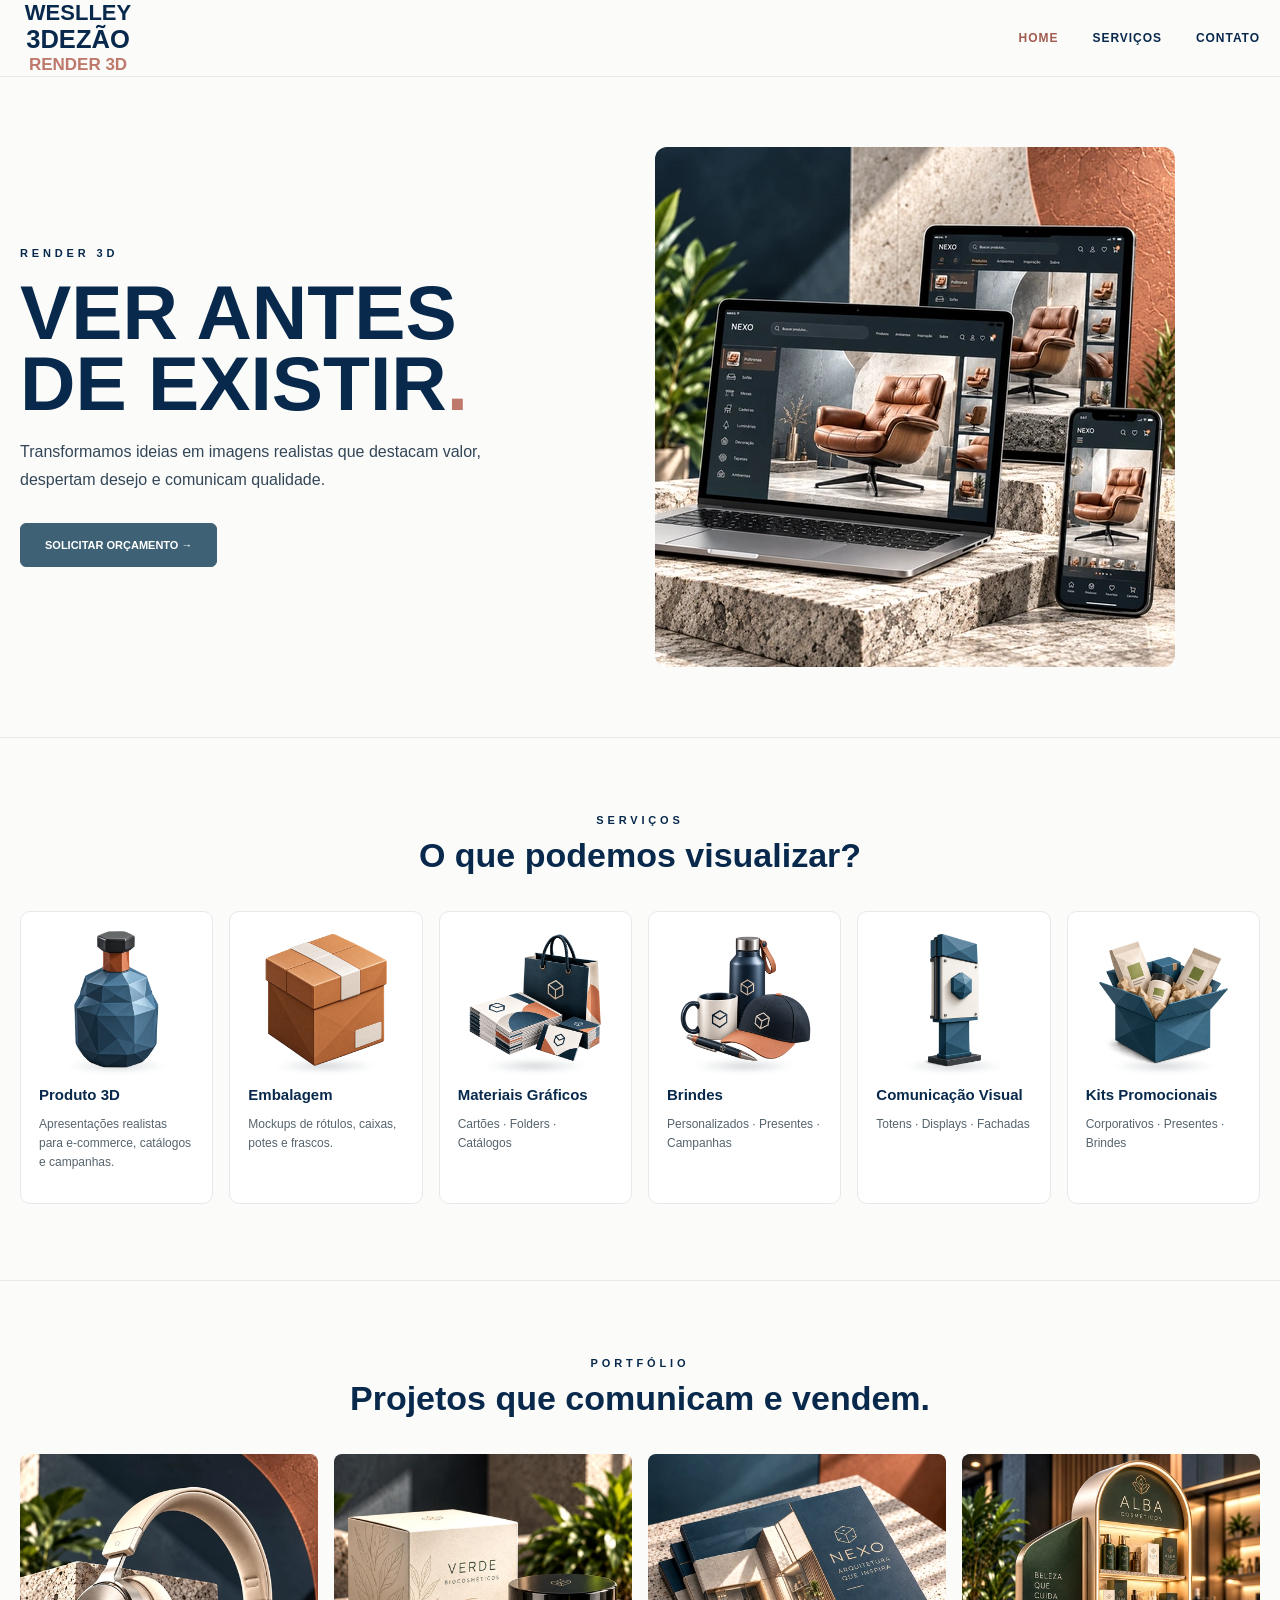
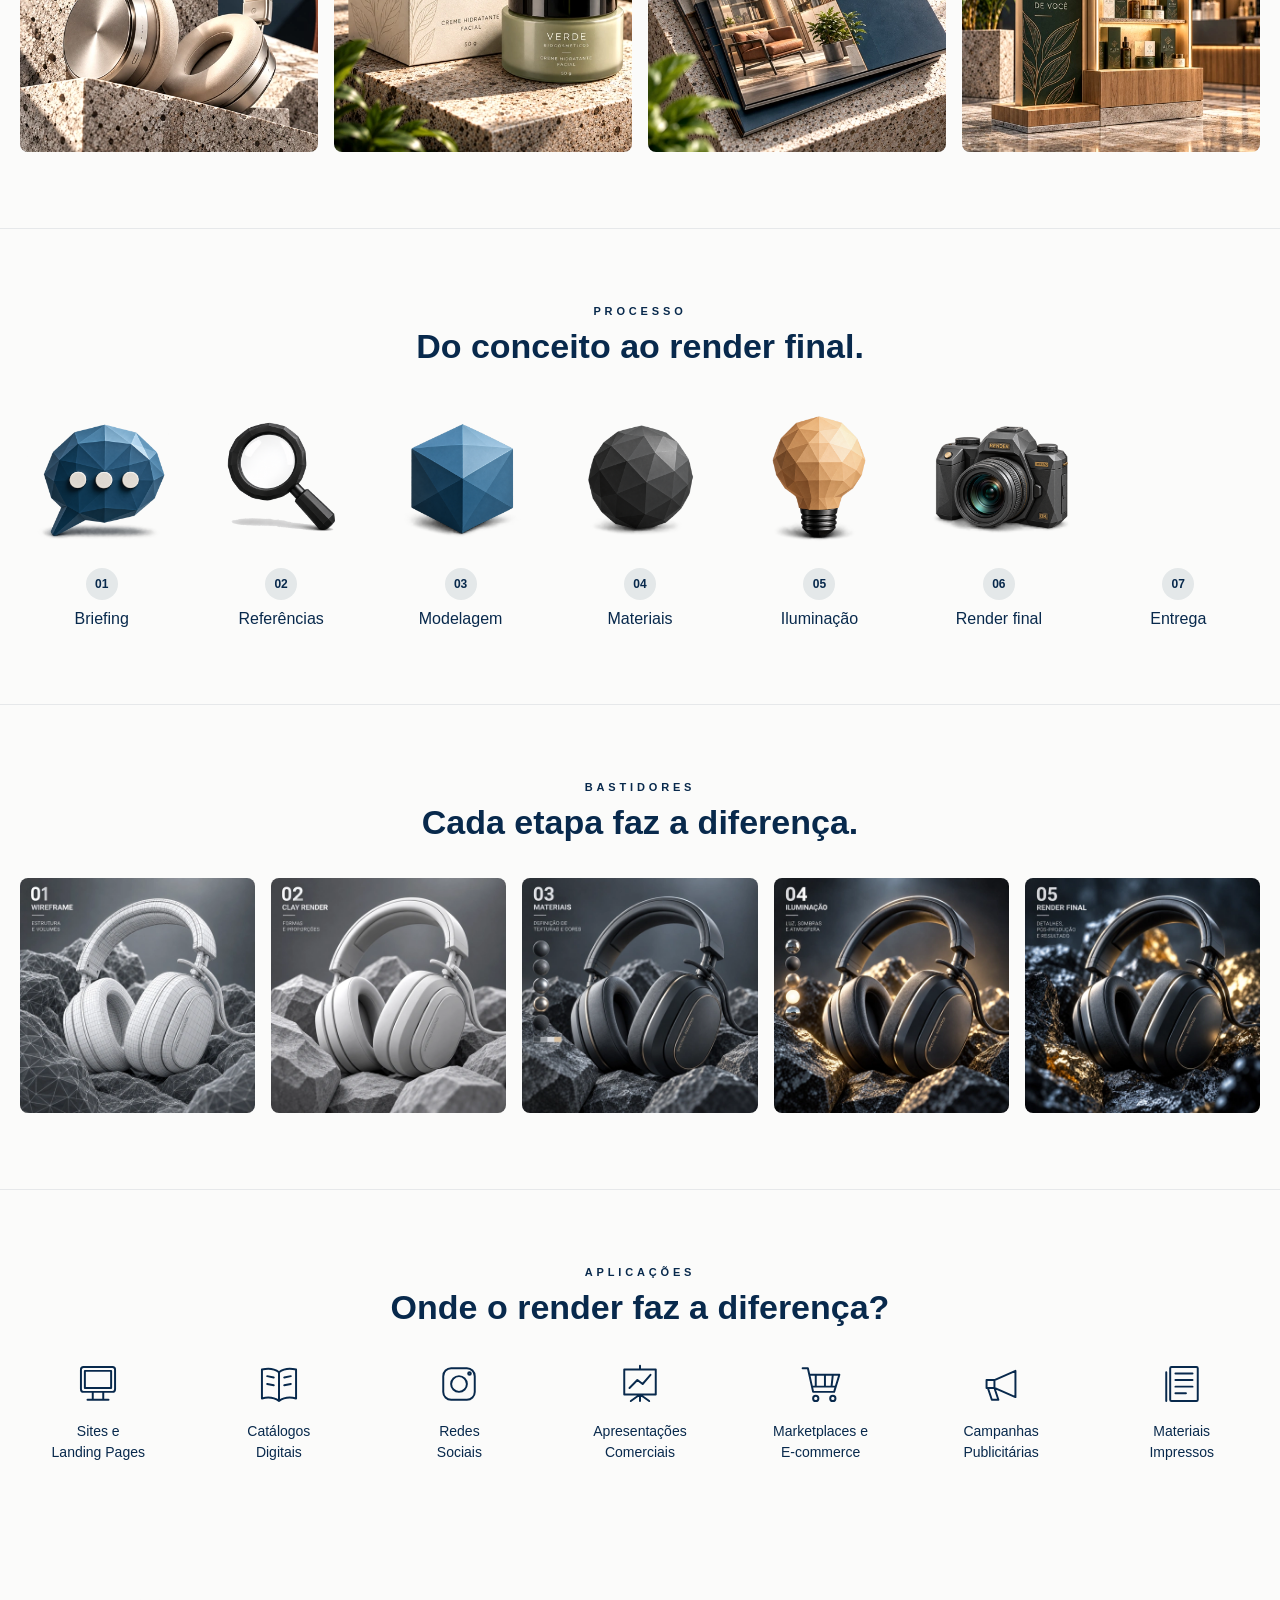
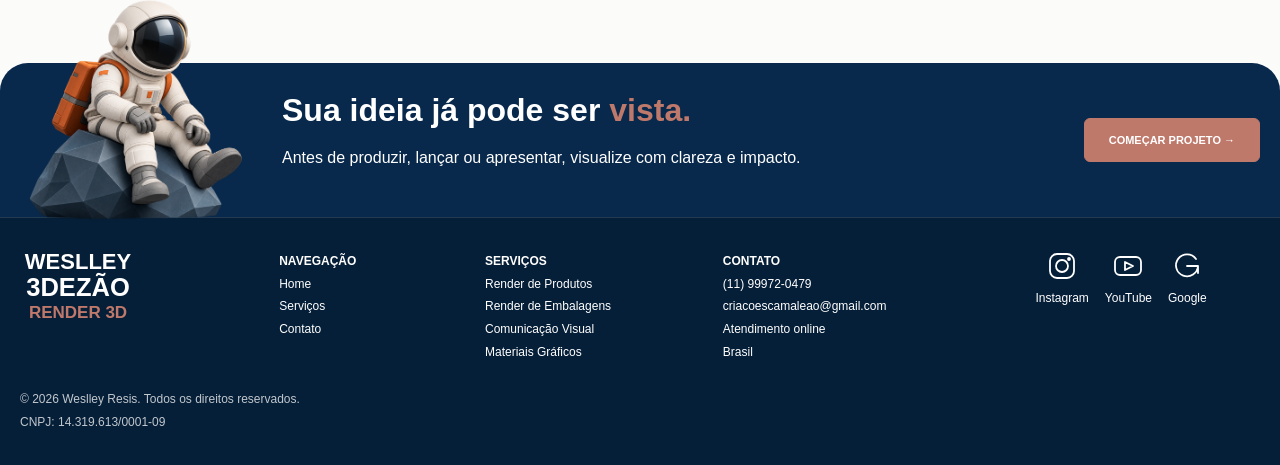
==== commit fe259fa4: "V1.1 — Atualização controlada do site Render 3D" ====
--- a/index.html
+++ b/index.html
@@ -16,6 +16,7 @@
 <meta name="twitter:description" content="Render 3D profissional para produtos, embalagens, comunicação visual, materiais promocionais e apresentações comerciais.">
 <meta name="twitter:image" content="https://weslleyre.github.io/weslley-3dezao-render-3d/assets/web/home-nexo-dispositivos-1040.webp">
 <meta name="twitter:image:alt" content="Render de poltrona apresentado em notebook, tablet e celular">
+<link rel="stylesheet" href="backstage-lightbox.css?v=20261023">
 </head><body>
 <header class='header'><div class='container nav'><a class='brand' href='index.html'><span class='brand-name'>WESLLEY</span><span class='brand-name'>3DEZÃO</span><small>RENDER 3D</small></a><nav class='links'><a class='active' href='index.html'>HOME</a><a href='servicos.html'>SERVIÇOS</a><a href='contato.html'>CONTATO</a></nav></div></header>
 <main><div class='container hero'><div><div class='eyebrow'>RENDER 3D</div><h1>VER ANTES<br>DE EXISTIR<span class='accent'>.</span></h1><p>Transformamos ideias em imagens realistas que destacam valor, despertam desejo e comunicam qualidade.</p><div class='buttons'><a class='btn primary' href='contato.html#orcamento'>SOLICITAR ORÇAMENTO →</a></div></div><div class='home-hero-image home-slideshow'><img src='assets/web/home-nexo-dispositivos-520.webp' width='1254' height='1254' fetchpriority='high' alt='Render de poltrona apresentado no site NEXO em notebook, tablet e celular' srcset="assets/web/home-nexo-dispositivos-520.webp 520w, assets/web/home-nexo-dispositivos-1040.webp 1040w" sizes="(max-width: 600px) calc(100vw - 28px), (max-width: 900px) 520px, (max-width: 1100px) 52vw, 520px"><img src='assets/web/home-acessorios-premium-520.webp' width='1254' height='1254' alt='Fones de ouvido, estojo e carregador portátil em composição de produtos' aria-hidden='true' srcset="assets/web/home-acessorios-premium-520.webp 520w, assets/web/home-acessorios-premium-1040.webp 1040w" sizes="(max-width: 600px) calc(100vw - 28px), (max-width: 900px) 520px, (max-width: 1100px) 52vw, 520px"></div></div>
@@ -26,4 +27,9 @@
 <section><div class='container'><div class='section-head'><div class='eyebrow'>BASTIDORES</div><h2>Cada etapa faz a diferença.</h2></div><div class='grid gallery backstage-gallery'><a class='backstage-image' href='assets/bastidores/wireframe.png' target='_blank' rel='noopener' aria-label='Ampliar Wireframe: estrutura e volumes'><img src='assets/web/bastidores/wireframe.webp' alt='Wireframe: estrutura e volumes' width='512' height='512' loading="lazy" decoding="async"></a><a class='backstage-image' href='assets/bastidores/clay.png' target='_blank' rel='noopener' aria-label='Ampliar Clay Render: formas e proporções'><img src='assets/web/bastidores/clay.webp' alt='Clay Render: formas e proporções' width='512' height='512' loading="lazy" decoding="async"></a><a class='backstage-image' href='assets/bastidores/materiais.png' target='_blank' rel='noopener' aria-label='Ampliar Materiais: texturas e cores'><img src='assets/web/bastidores/materiais.webp' alt='Materiais: texturas e cores' width='512' height='512' loading="lazy" decoding="async"></a><a class='backstage-image' href='assets/bastidores/iluminacao.png' target='_blank' rel='noopener' aria-label='Ampliar Iluminação: luz, sombras e atmosfera'><img src='assets/web/bastidores/iluminacao.webp' alt='Iluminação: luz, sombras e atmosfera' width='512' height='512' loading="lazy" decoding="async"></a><a class='backstage-image' href='assets/bastidores/render-final.png' target='_blank' rel='noopener' aria-label='Ampliar Render final: detalhes, pós-produção e resultado'><img src='assets/web/bastidores/render-final.webp' alt='Render final: detalhes, pós-produção e resultado' width='512' height='512' loading="lazy" decoding="async"></a></div></div></section>
 <section><div class='container'><div class='section-head'><div class='eyebrow'>APLICAÇÕES</div><h2>Onde o render faz a diferença?</h2></div><div class='grid applications'><div class='application-item'><svg class='application-icon' viewBox='0 0 32 32' fill='none' stroke='currentColor' stroke-width='1.5' stroke-linecap='round' stroke-linejoin='round' aria-hidden='true'><rect x="3" y="3" width="26" height="19" rx="2"/><path d="M12 22v5m8-5v5M8 28h16M6 6h20v13H6z"/></svg><span>Sites e<br>Landing Pages</span></div><div class='application-item'><svg class='application-icon' viewBox='0 0 32 32' fill='none' stroke='currentColor' stroke-width='1.5' stroke-linecap='round' stroke-linejoin='round' aria-hidden='true'><path d="M16 7C12 4 7 4 3 5v22c4-1 9-1 13 2 4-3 9-3 13-2V5c-4-1-9-1-13 2v22M7 10l5 1m-5 5 5 1m8-6 5-1m-5 7 5-1"/></svg><span>Catálogos<br>Digitais</span></div><div class='application-item'><svg class='application-icon' viewBox='0 0 32 32' fill='none' stroke='currentColor' stroke-width='1.5' stroke-linecap='round' stroke-linejoin='round' aria-hidden='true'><rect x="4" y="4" width="24" height="24" rx="6"/><circle cx="16" cy="16" r="6"/><circle cx="24" cy="8" r="1"/></svg><span>Redes<br>Sociais</span></div><div class='application-item'><svg class='application-icon' viewBox='0 0 32 32' fill='none' stroke='currentColor' stroke-width='1.5' stroke-linecap='round' stroke-linejoin='round' aria-hidden='true'><path d="M4 5h24v19H4zM16 2v3m0 19v5m0-5-7 5m7-5 7 5M8 19l6-6 4 3 6-7"/></svg><span>Apresentações<br>Comerciais</span></div><div class='application-item'><svg class='application-icon' viewBox='0 0 32 32' fill='none' stroke='currentColor' stroke-width='1.5' stroke-linecap='round' stroke-linejoin='round' aria-hidden='true'><path d="M2 4h4l4 18h16l4-13H8M12 9v9m7-9v9m6-9-1 9M10 18h17"/><circle cx="12" cy="27" r="2"/><circle cx="25" cy="27" r="2"/></svg><span>Marketplaces e<br>E-commerce</span></div><div class='application-item'><svg class='application-icon' viewBox='0 0 32 32' fill='none' stroke='currentColor' stroke-width='1.5' stroke-linecap='round' stroke-linejoin='round' aria-hidden='true'><path d="M5 13h6l16-7v20l-16-7H5zM11 19l3 9H9l-3-9m5-6v6"/></svg><span>Campanhas<br>Publicitárias</span></div><div class='application-item'><svg class='application-icon' viewBox='0 0 32 32' fill='none' stroke='currentColor' stroke-width='1.5' stroke-linecap='round' stroke-linejoin='round' aria-hidden='true'><rect x="7" y="3" width="21" height="26" rx="1"/><path d="M4 7v22M11 8h13m-13 5h13m-13 5h13m-13 5h8"/></svg><span>Materiais<br>Impressos</span></div></div></div></section>
 <section class='footer-callout'><div class='container'><div class='cta'><img class='footer-character' src='assets/web/personagem-rodape.webp' alt='' width='512' height='493' loading="lazy" decoding="async"><div class='footer-messages'><div class='footer-message is-active'><h2>Sua ideia já pode ser <span class='accent'>vista.</span></h2><p>Antes de produzir, lançar ou apresentar, visualize com clareza e impacto.</p></div><div class='footer-message' aria-hidden='true'><h2>Do conceito ao render <span class='accent'>final.</span></h2><p>Transformamos ideias em imagens que comunicam, apresentam e valorizam seu projeto.</p></div><div class='footer-message' aria-hidden='true'><h2>Veja antes de <span class='accent'>produzir.</span></h2><p>Antecipe decisões, explore possibilidades e apresente seu projeto com clareza.</p></div><div class='footer-message' aria-hidden='true'><h2>Ideias ganham forma <span class='accent'>aqui.</span></h2><p>Do primeiro conceito à apresentação final, transformamos projetos em experiências visuais.</p></div><div class='footer-message' aria-hidden='true'><h2>Imagine. Visualize. <span class='accent'>Apresente.</span></h2><p>Criamos imagens 3D para transformar conceitos em apresentações claras e impactantes.</p></div><div class='footer-message' aria-hidden='true'><h2>Seu projeto começa a existir antes de ser <span class='accent'>produzido.</span></h2><p>Visualize cada detalhe e apresente sua ideia antes de levá-la ao mundo real.</p></div></div><a class='btn' style='background:var(--accent);border-color:var(--accent)' href='contato.html#orcamento'>COMEÇAR PROJETO →</a></div></div></section></main>
-<footer class='footer'><div class='container footer-grid'><div class='brand'><span class='brand-name'>WESLLEY</span><span class='brand-name'>3DEZÃO</span><small>RENDER 3D</small></div><div><b>NAVEGAÇÃO</b><br><a href='index.html'>Home</a><br><a href='servicos.html'>Serviços</a><br><a href='contato.html'>Contato</a></div><div><b>SERVIÇOS</b><br><a href='servicos.html#render-produtos'>Render de Produtos</a><br><a href='servicos.html#render-embalagens'>Render de Embalagens</a><br><a href='servicos.html#render-comunicacao'>Comunicação Visual</a><br><a href='servicos.html#render-graficos'>Materiais Gráficos</a></div><div><b>CONTATO</b><br><a href='https://wa.me/5511999720479'>(11) 99972-0479</a><br><a href='mailto:criacoescamaleao@gmail.com'>criacoescamaleao@gmail.com</a><br>Atendimento online<br>Brasil</div><div class="footer-social" aria-label="Redes sociais"><a href="https://www.instagram.com/weslley_3dezao" target="_blank" rel="noopener noreferrer"><svg viewBox="0 0 32 32" aria-hidden="true"><rect x="4" y="4" width="24" height="24" rx="7"/><circle cx="16" cy="16" r="6"/><circle cx="23" cy="9" r="1"/></svg><span>Instagram</span></a><a href="https://www.youtube.com/user/wesagnus" target="_blank" rel="noopener noreferrer"><svg viewBox="0 0 32 32" aria-hidden="true"><rect x="3" y="7" width="26" height="18" rx="5"/><path d="m13 12 8 4-8 4z"/></svg><span>YouTube</span></a><a href="https://share.google/EpX15LR1AEANfQe2D" target="_blank" rel="noopener noreferrer"><svg viewBox="0 0 32 32" aria-hidden="true"><path d="M25 9a11 11 0 1 0 2 7H16m11 0v7"/></svg><span>Google</span></a></div></div><p class='container footer-copyright'>© 2026 Weslley Resis. Todos os direitos reservados.<br>CNPJ: 14.319.613/0001-09</p></footer><script src='common.js?v=processo-20261023'></script><script src='home-slideshow.js?v=20261002'></script><script src='portfolio-slideshow.js?v=tempos-20261002'></script><script src='footer-messages.js?v=20261002'></script></body></html>
+<footer class='footer'><div class='container footer-grid'><div class='brand'><span class='brand-name'>WESLLEY</span><span class='brand-name'>3DEZÃO</span><small>RENDER 3D</small></div><div><b>NAVEGAÇÃO</b><br><a href='index.html'>Home</a><br><a href='servicos.html'>Serviços</a><br><a href='contato.html'>Contato</a></div><div><b>SERVIÇOS</b><br><a href='servicos.html#render-produtos'>Render de Produtos</a><br><a href='servicos.html#render-embalagens'>Render de Embalagens</a><br><a href='servicos.html#render-comunicacao'>Comunicação Visual</a><br><a href='servicos.html#render-graficos'>Materiais Gráficos</a></div><div><b>CONTATO</b><br><a href='https://wa.me/5511999720479'>(11) 99972-0479</a><br><a href='mailto:criacoescamaleao@gmail.com'>criacoescamaleao@gmail.com</a><br>Atendimento online<br>Brasil</div><div class="footer-social" aria-label="Redes sociais"><a href="https://www.instagram.com/weslley_3dezao" target="_blank" rel="noopener noreferrer"><svg viewBox="0 0 32 32" aria-hidden="true"><rect x="4" y="4" width="24" height="24" rx="7"/><circle cx="16" cy="16" r="6"/><circle cx="23" cy="9" r="1"/></svg><span>Instagram</span></a><a href="https://www.youtube.com/user/wesagnus" target="_blank" rel="noopener noreferrer"><svg viewBox="0 0 32 32" aria-hidden="true"><rect x="3" y="7" width="26" height="18" rx="5"/><path d="m13 12 8 4-8 4z"/></svg><span>YouTube</span></a><a href="https://share.google/EpX15LR1AEANfQe2D" target="_blank" rel="noopener noreferrer"><svg viewBox="0 0 32 32" aria-hidden="true"><path d="M25 9a11 11 0 1 0 2 7H16m11 0v7"/></svg><span>Google</span></a></div></div><p class='container footer-copyright'>© 2026 Weslley Resis. Todos os direitos reservados.<br>CNPJ: 14.319.613/0001-09</p></footer><script src='common.js?v=processo-20261023'></script><script src='home-slideshow.js?v=20261002'></script><script src='portfolio-slideshow.js?v=tempos-20261002'></script><script src='footer-messages.js?v=20261002'></script><dialog class="sample-dialog backstage-lightbox" aria-label="Galeria Bastidores" aria-describedby="backstage-caption">
+  <button type="button" class="backstage-close" aria-label="Fechar galeria" autofocus>×</button>
+  <button type="button" class="backstage-prev" aria-label="Imagem anterior">‹</button>
+  <figure class="backstage-stage"><img class="backstage-full" alt=""><figcaption id="backstage-caption" aria-live="polite" aria-atomic="true"></figcaption></figure>
+  <button type="button" class="backstage-next" aria-label="Próxima imagem">›</button>
+</dialog><script src="backstage-lightbox.js?v=20261023"></script></body></html>
--- a/styles.css
+++ b/styles.css
@@ -1,4 +1,4 @@
-:root{--black:#000;--gray:#818079;--blue:#3f6175;--navy:#08294c;--accent:#bf796b;--bg:#fbfbfa;--line:#e6e8ea;--max:1240px}*{box-sizing:border-box}html{scroll-behavior:smooth}body{margin:0;font-family:Arial,Helvetica,sans-serif;color:var(--navy);background:var(--bg)}a{color:inherit;text-decoration:none}.container{width:min(var(--max),calc(100% - 40px));margin:auto}.header{position:sticky;top:0;z-index:20;background:rgba(251,251,250,.94);backdrop-filter:blur(10px);border-bottom:1px solid var(--line)}.nav{height:76px;display:flex;align-items:center;justify-content:space-between;gap:30px}.brand{font-weight:900;line-height:.86;font-size:22px}.brand small{display:block;color:var(--accent);font-size:10px;margin-top:7px}.links{display:flex;gap:34px;font-size:12px;font-weight:800;letter-spacing:.08em}.links a.active,.links a:hover{color:var(--accent)}.hero{min-height:610px;display:grid;grid-template-columns:.85fr 1.15fr;align-items:center;gap:40px;padding:70px 0}.eyebrow{font-size:11px;letter-spacing:.35em;font-weight:800}.hero h1{font-size:clamp(48px,6vw,82px);line-height:.92;margin:18px 0 20px;max-width:620px}.accent{color:var(--accent)}.hero p{max-width:520px;line-height:1.7;color:#334657}.visual{min-height:460px;border:1px dashed #ccd3d7;border-radius:40% 60% 50% 45%;display:grid;place-items:center;background:radial-gradient(circle,#fff 0 42%,#f3f5f5 75%);position:relative}.visual:after{content:'ASSET 3D PROVISÓRIO';font-size:13px;letter-spacing:.2em;color:var(--gray)}.buttons{display:flex;gap:14px;margin-top:30px}.btn{padding:15px 24px;border:1px solid var(--navy);border-radius:6px;font-size:11px;font-weight:800}.btn.primary{background:var(--blue);color:white;border-color:var(--blue)}section{padding:76px 0;border-top:1px solid var(--line)}.section-head{text-align:center;margin-bottom:36px}.section-head h2{font-size:34px;margin:10px 0}.grid{display:grid;gap:16px}.cards-6{grid-template-columns:repeat(6,1fr)}.cards-4{grid-template-columns:repeat(4,1fr)}.card{background:white;border:1px solid var(--line);border-radius:10px;padding:18px;min-height:190px}.placeholder{height:120px;border-radius:8px;background:linear-gradient(135deg,#e9ecec,#d8dfe1);display:grid;place-items:center;color:#74818a;font-size:11px}.card h3{font-size:15px;margin:15px 0 8px}.card p{font-size:12px;line-height:1.6;color:#56646e}.process{grid-template-columns:repeat(7,1fr)}.step{text-align:center}.circle{width:56px;height:56px;border-radius:50%;margin:0 auto 12px;background:#e4e8e9;display:grid;place-items:center;font-weight:900}.gallery{grid-template-columns:repeat(5,1fr)}.gallery .placeholder{height:180px}.applications{grid-template-columns:repeat(7,1fr);text-align:center}.icon{font-size:28px;margin-bottom:10px}.cta{background:var(--navy);color:white;border-radius:22px;padding:45px;display:flex;align-items:center;justify-content:space-between;gap:30px}.cta h2{font-size:34px;margin:0}.footer{background:#061f38;color:white;padding:42px 0}.footer-grid{display:grid;grid-template-columns:1.5fr repeat(3,1fr);gap:30px;font-size:12px;line-height:1.9}.service-band{display:grid;grid-template-columns:1fr 2fr;gap:18px;background:white;border:1px solid var(--line);border-radius:12px;padding:12px;margin-bottom:16px}.service-band:nth-child(even){grid-template-columns:2fr 1fr}.service-band:nth-child(even) .service-copy{order:2}.service-images{display:grid;grid-template-columns:repeat(3,1fr);gap:8px}.service-images .placeholder{height:190px}.service-copy{padding:20px}.service-copy ul{padding-left:18px;line-height:1.8;font-size:13px}.specialties{grid-template-columns:repeat(4,1fr)}.about{display:grid;grid-template-columns:1fr 1fr;gap:35px;align-items:center}.about .placeholder{height:360px}.stats{display:grid;grid-template-columns:repeat(4,1fr);gap:12px;margin-top:30px}.stat{font-size:13px}.stat strong{font-size:26px;display:block}.testimonials{grid-template-columns:repeat(3,1fr)}.form-wrap{display:grid;grid-template-columns:2fr 1fr;gap:30px;background:white;border:1px solid var(--line);border-radius:14px;padding:28px}.form-grid{display:grid;grid-template-columns:1fr 1fr;gap:12px}input,select,textarea{width:100%;padding:14px;border:1px solid #d8dde0;border-radius:7px;background:white}textarea{grid-column:1/-1;min-height:130px}.faq{grid-template-columns:1fr 1fr}.faq details{background:white;border:1px solid var(--line);padding:16px;border-radius:8px}.reference-note{background:#fff6f2;border-left:4px solid var(--accent);padding:14px 18px;margin:20px 0;font-size:13px}@media(max-width:900px){.links{gap:16px}.hero{grid-template-columns:1fr}.visual{min-height:330px}.cards-6,.cards-4,.specialties{grid-template-columns:repeat(2,1fr)}.process,.applications{grid-template-columns:repeat(4,1fr)}.gallery{grid-template-columns:repeat(2,1fr)}.service-band,.service-band:nth-child(even),.about,.form-wrap{grid-template-columns:1fr}.service-band:nth-child(even) .service-copy{order:0}.footer-grid{grid-template-columns:1fr 1fr}}@media(max-width:600px){.container{width:min(100% - 28px,var(--max))}.nav{height:auto;padding:18px 0;align-items:flex-start}.links{gap:10px;font-size:10px}.hero{padding:45px 0;min-height:auto}.hero h1{font-size:46px}.buttons{flex-direction:column}.cards-6,.cards-4,.specialties,.process,.applications,.gallery,.testimonials,.stats,.faq,.footer-grid{grid-template-columns:1fr}.service-images{grid-template-columns:1fr}.cta{align-items:flex-start;flex-direction:column}.form-grid{grid-template-columns:1fr}textarea{grid-column:auto}}
+:root{--black:#000;--gray:#818079;--blue:#3f6175;--navy:#08294c;--accent:#bf796b;--bg:#fbfbfa;--line:#e6e8ea;--max:1240px}*{box-sizing:border-box}html{scroll-behavior:smooth}body{margin:0;font-family:Arial,Helvetica,sans-serif;color:var(--navy);background:var(--bg)}a{color:inherit;text-decoration:none}.container{width:min(var(--max),calc(100% - 40px));margin:auto}.header{position:sticky;top:0;z-index:20;background:rgba(251,251,250,.94);backdrop-filter:blur(10px);border-bottom:1px solid var(--line)}.nav{height:76px;display:flex;align-items:center;justify-content:space-between;gap:30px}.brand{font-weight:900;line-height:.86;font-size:22px}.brand small{display:block;color:var(--accent);font-size:10px;margin-top:7px}.links{display:flex;gap:34px;font-size:12px;font-weight:800;letter-spacing:.08em}.links a.active,.links a:hover{color:#a25c50}.hero{min-height:610px;display:grid;grid-template-columns:.85fr 1.15fr;align-items:center;gap:40px;padding:70px 0}.eyebrow{font-size:11px;letter-spacing:.35em;font-weight:800}.hero h1{font-size:clamp(48px,6vw,82px);line-height:.92;margin:18px 0 20px;max-width:620px}.accent{color:var(--accent)}.hero p{max-width:520px;line-height:1.7;color:#334657}.visual{min-height:460px;border:1px dashed #ccd3d7;border-radius:40% 60% 50% 45%;display:grid;place-items:center;background:radial-gradient(circle,#fff 0 42%,#f3f5f5 75%);position:relative}.visual:after{content:'ASSET 3D PROVISÓRIO';font-size:13px;letter-spacing:.2em;color:var(--gray)}.buttons{display:flex;gap:14px;margin-top:30px}.btn{padding:15px 24px;border:1px solid var(--navy);border-radius:6px;font-size:11px;font-weight:800}.btn.primary{background:var(--blue);color:white;border-color:var(--blue)}section{padding:76px 0;border-top:1px solid var(--line)}.section-head{text-align:center;margin-bottom:36px}.section-head h2{font-size:34px;margin:10px 0}.grid{display:grid;gap:16px}.cards-6{grid-template-columns:repeat(6,1fr)}.cards-4{grid-template-columns:repeat(4,1fr)}.card{background:white;border:1px solid var(--line);border-radius:10px;padding:18px;min-height:190px}.placeholder{height:120px;border-radius:8px;background:linear-gradient(135deg,#e9ecec,#d8dfe1);display:grid;place-items:center;color:#74818a;font-size:11px}.card h3{font-size:15px;margin:15px 0 8px}.card p{font-size:12px;line-height:1.6;color:#56646e}.process{grid-template-columns:repeat(7,1fr)}.step{text-align:center}.circle{width:56px;height:56px;border-radius:50%;margin:0 auto 12px;background:#e4e8e9;display:grid;place-items:center;font-weight:900}.gallery{grid-template-columns:repeat(5,1fr)}.gallery .placeholder{height:180px}.applications{grid-template-columns:repeat(7,1fr);text-align:center}.icon{font-size:28px;margin-bottom:10px}.cta{background:var(--navy);color:white;border-radius:22px;padding:45px;display:flex;align-items:center;justify-content:space-between;gap:30px}.cta h2{font-size:34px;margin:0}.footer{background:#061f38;color:white;padding:42px 0}.footer-grid{display:grid;grid-template-columns:1.5fr repeat(3,1fr);gap:30px;font-size:12px;line-height:1.9}.service-band{display:grid;grid-template-columns:1fr 2fr;gap:18px;background:white;border:1px solid var(--line);border-radius:12px;padding:12px;margin-bottom:16px}.service-band:nth-child(even){grid-template-columns:2fr 1fr}.service-band:nth-child(even) .service-copy{order:2}.service-images{display:grid;grid-template-columns:repeat(3,1fr);gap:8px}.service-images .placeholder{height:190px}.service-copy{padding:20px}.service-copy ul{padding-left:18px;line-height:1.8;font-size:13px}.specialties{grid-template-columns:repeat(4,1fr)}.about{display:grid;grid-template-columns:1fr 1fr;gap:35px;align-items:center}.about .placeholder{height:360px}.stats{display:grid;grid-template-columns:repeat(4,1fr);gap:12px;margin-top:30px}.stat{font-size:13px}.stat strong{font-size:26px;display:block}.testimonials{grid-template-columns:repeat(3,1fr)}.form-wrap{display:grid;grid-template-columns:2fr 1fr;gap:30px;background:white;border:1px solid var(--line);border-radius:14px;padding:28px}.form-grid{display:grid;grid-template-columns:1fr 1fr;gap:12px}input,select,textarea{width:100%;padding:14px;border:1px solid #d8dde0;border-radius:7px;background:white}textarea{grid-column:1/-1;min-height:130px}.faq{grid-template-columns:1fr 1fr}.faq details{background:white;border:1px solid var(--line);padding:16px;border-radius:8px}.reference-note{background:#fff6f2;border-left:4px solid var(--accent);padding:14px 18px;margin:20px 0;font-size:13px}@media(max-width:900px){.links{gap:16px}.hero{grid-template-columns:1fr}.visual{min-height:330px}.cards-6,.cards-4,.specialties{grid-template-columns:repeat(2,1fr)}.process,.applications{grid-template-columns:repeat(4,1fr)}.gallery{grid-template-columns:repeat(2,1fr)}.service-band,.service-band:nth-child(even),.about,.form-wrap{grid-template-columns:1fr}.service-band:nth-child(even) .service-copy{order:0}.footer-grid{grid-template-columns:1fr 1fr}}@media(max-width:600px){.container{width:min(100% - 28px,var(--max))}.nav{height:auto;padding:18px 0;align-items:flex-start}.links{gap:10px;font-size:10px}.hero{padding:45px 0;min-height:auto}.hero h1{font-size:46px}.buttons{flex-direction:column}.cards-6,.cards-4,.specialties,.process,.applications,.gallery,.testimonials,.stats,.faq,.footer-grid{grid-template-columns:1fr}.service-images{grid-template-columns:1fr}.cta{align-items:flex-start;flex-direction:column}.form-grid{grid-template-columns:1fr}textarea{grid-column:auto}}
 
 .cards-6 .category-icon{display:block;width:100%;height:140px;object-fit:contain;object-position:center;margin:0 auto}.cards-6 .card{min-width:0}
 
